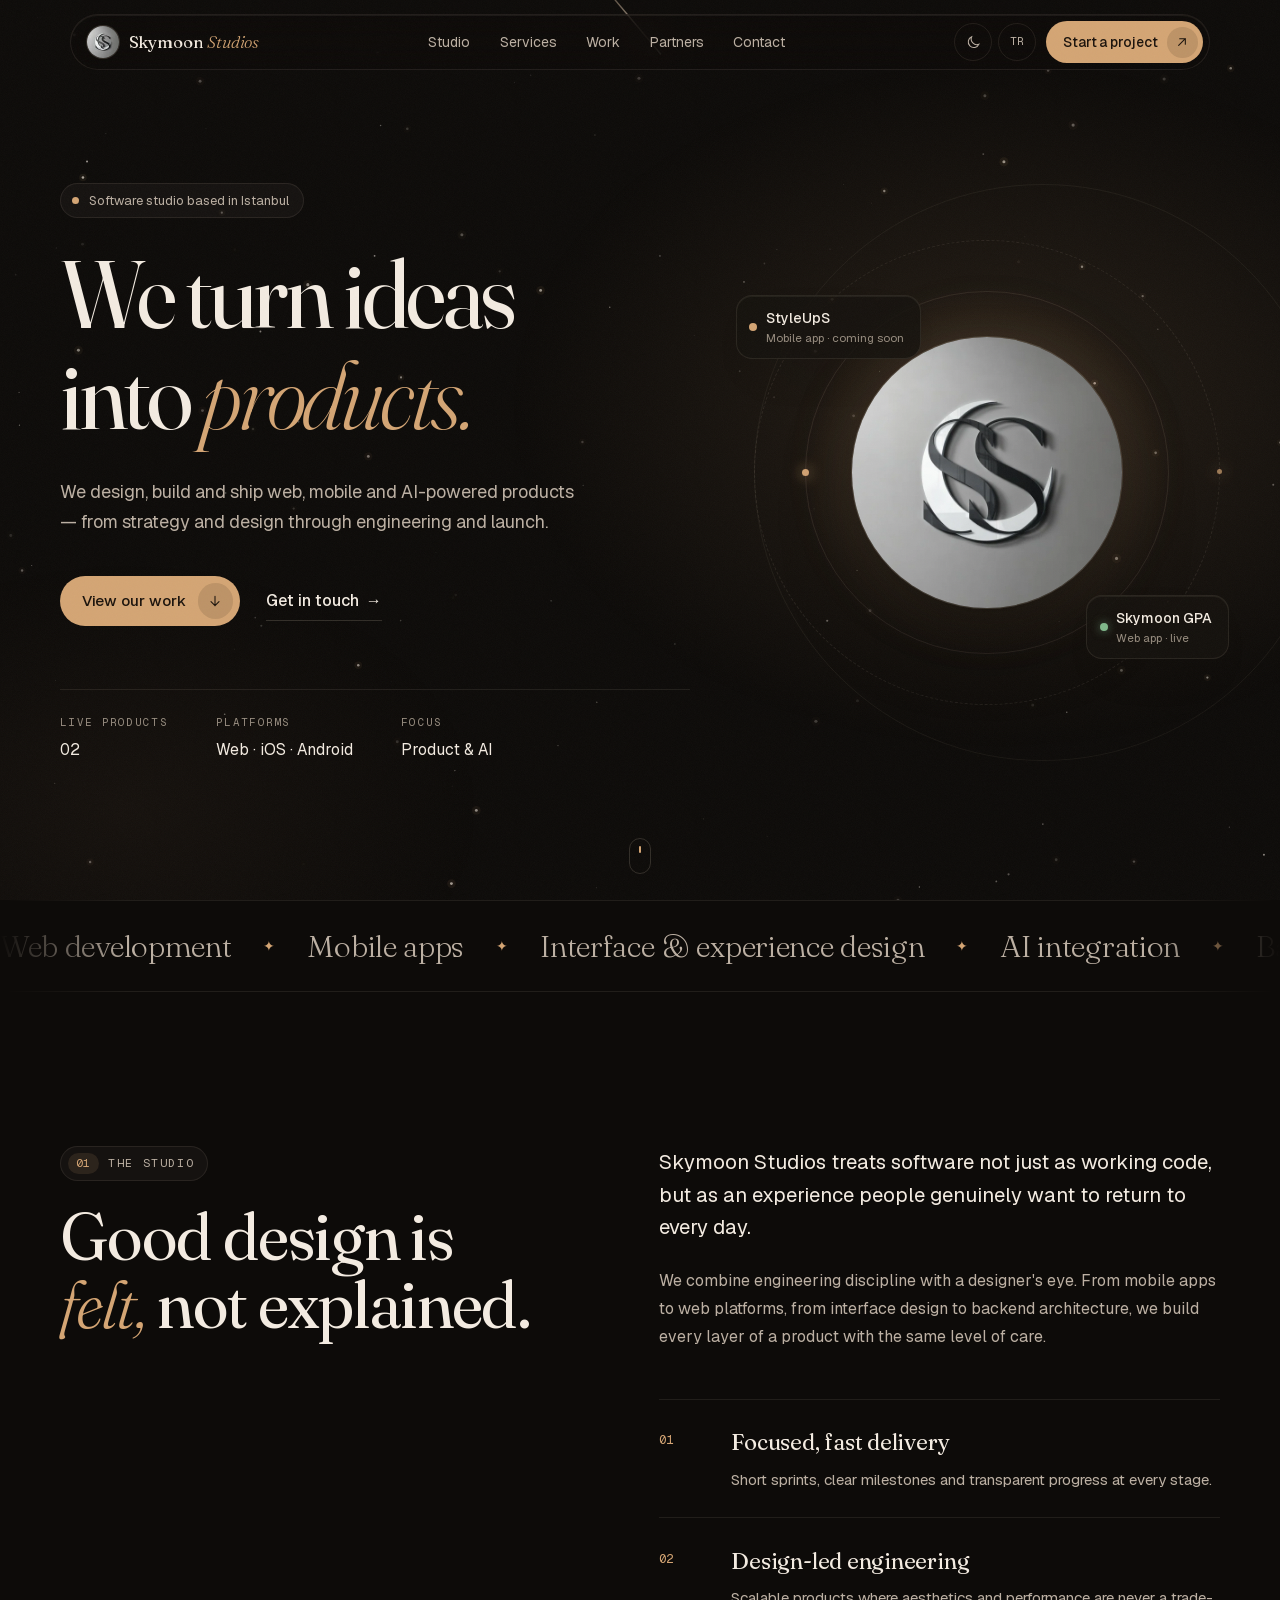
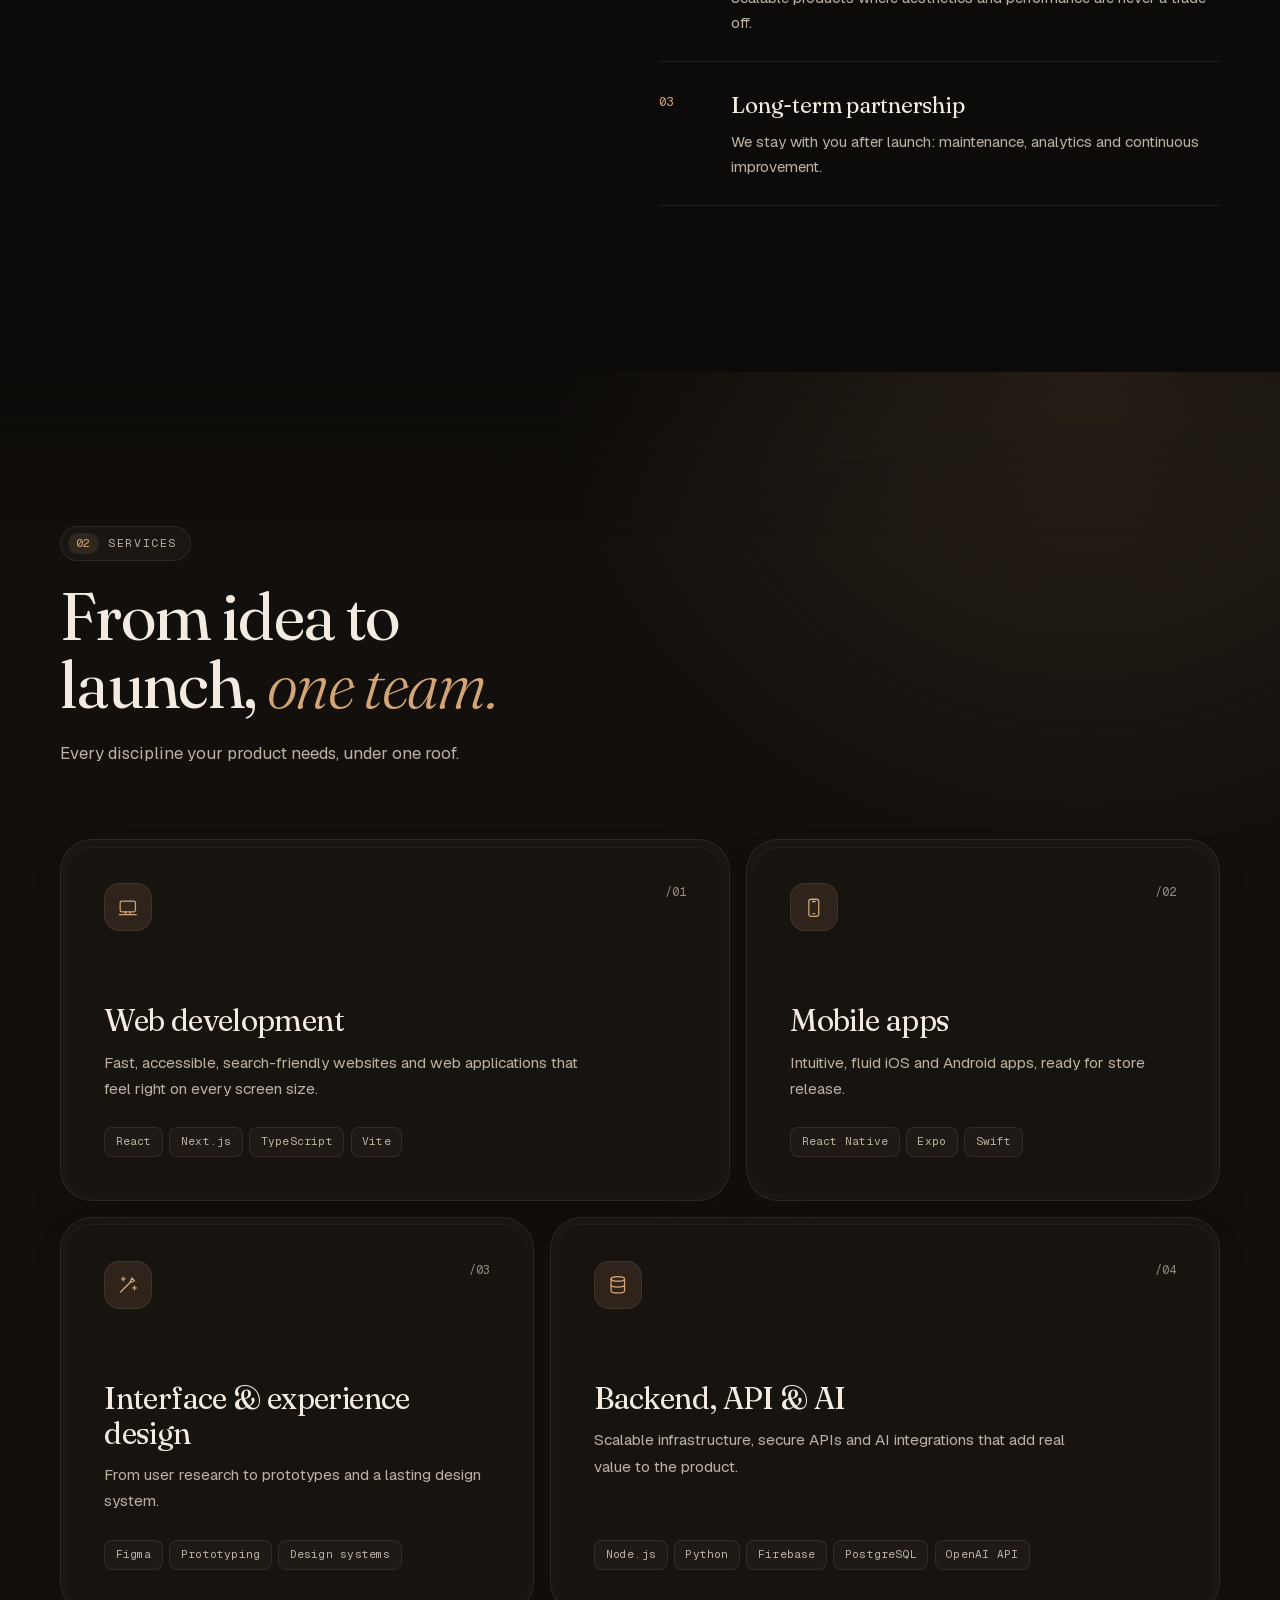
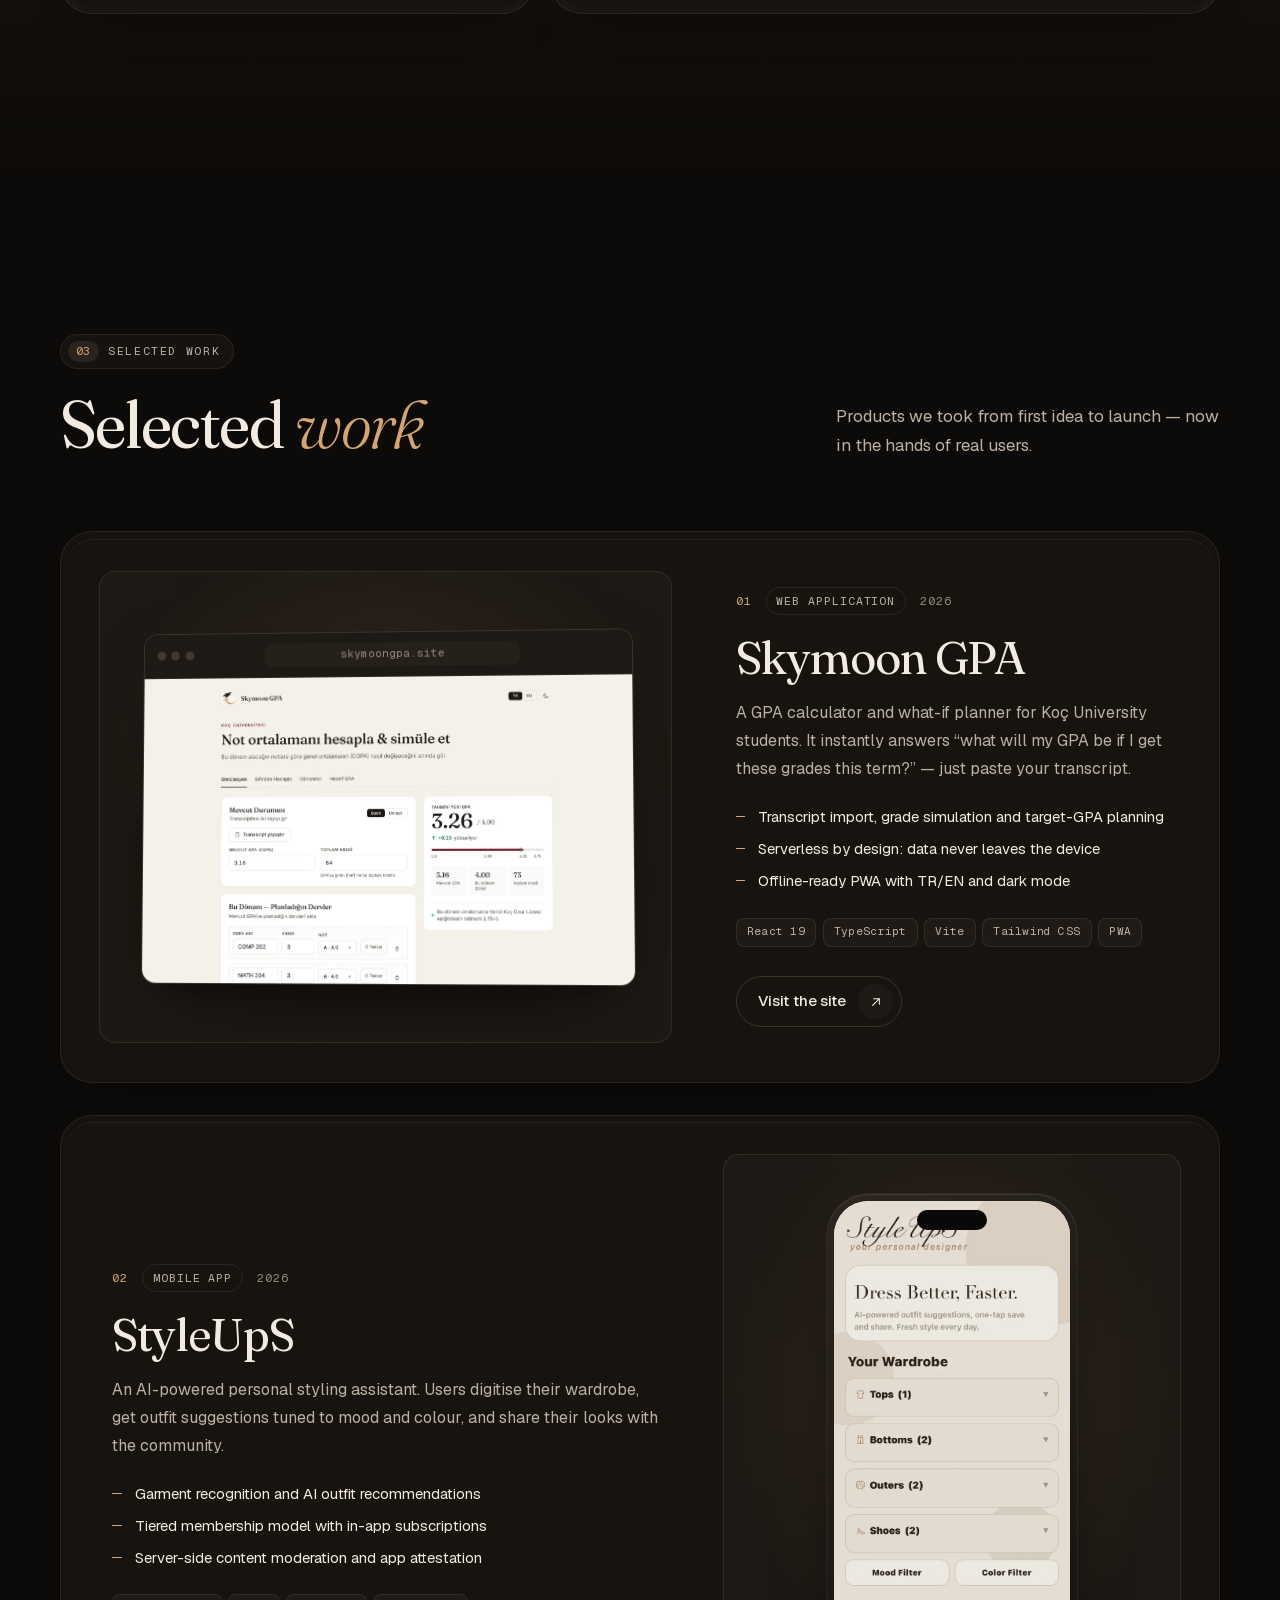
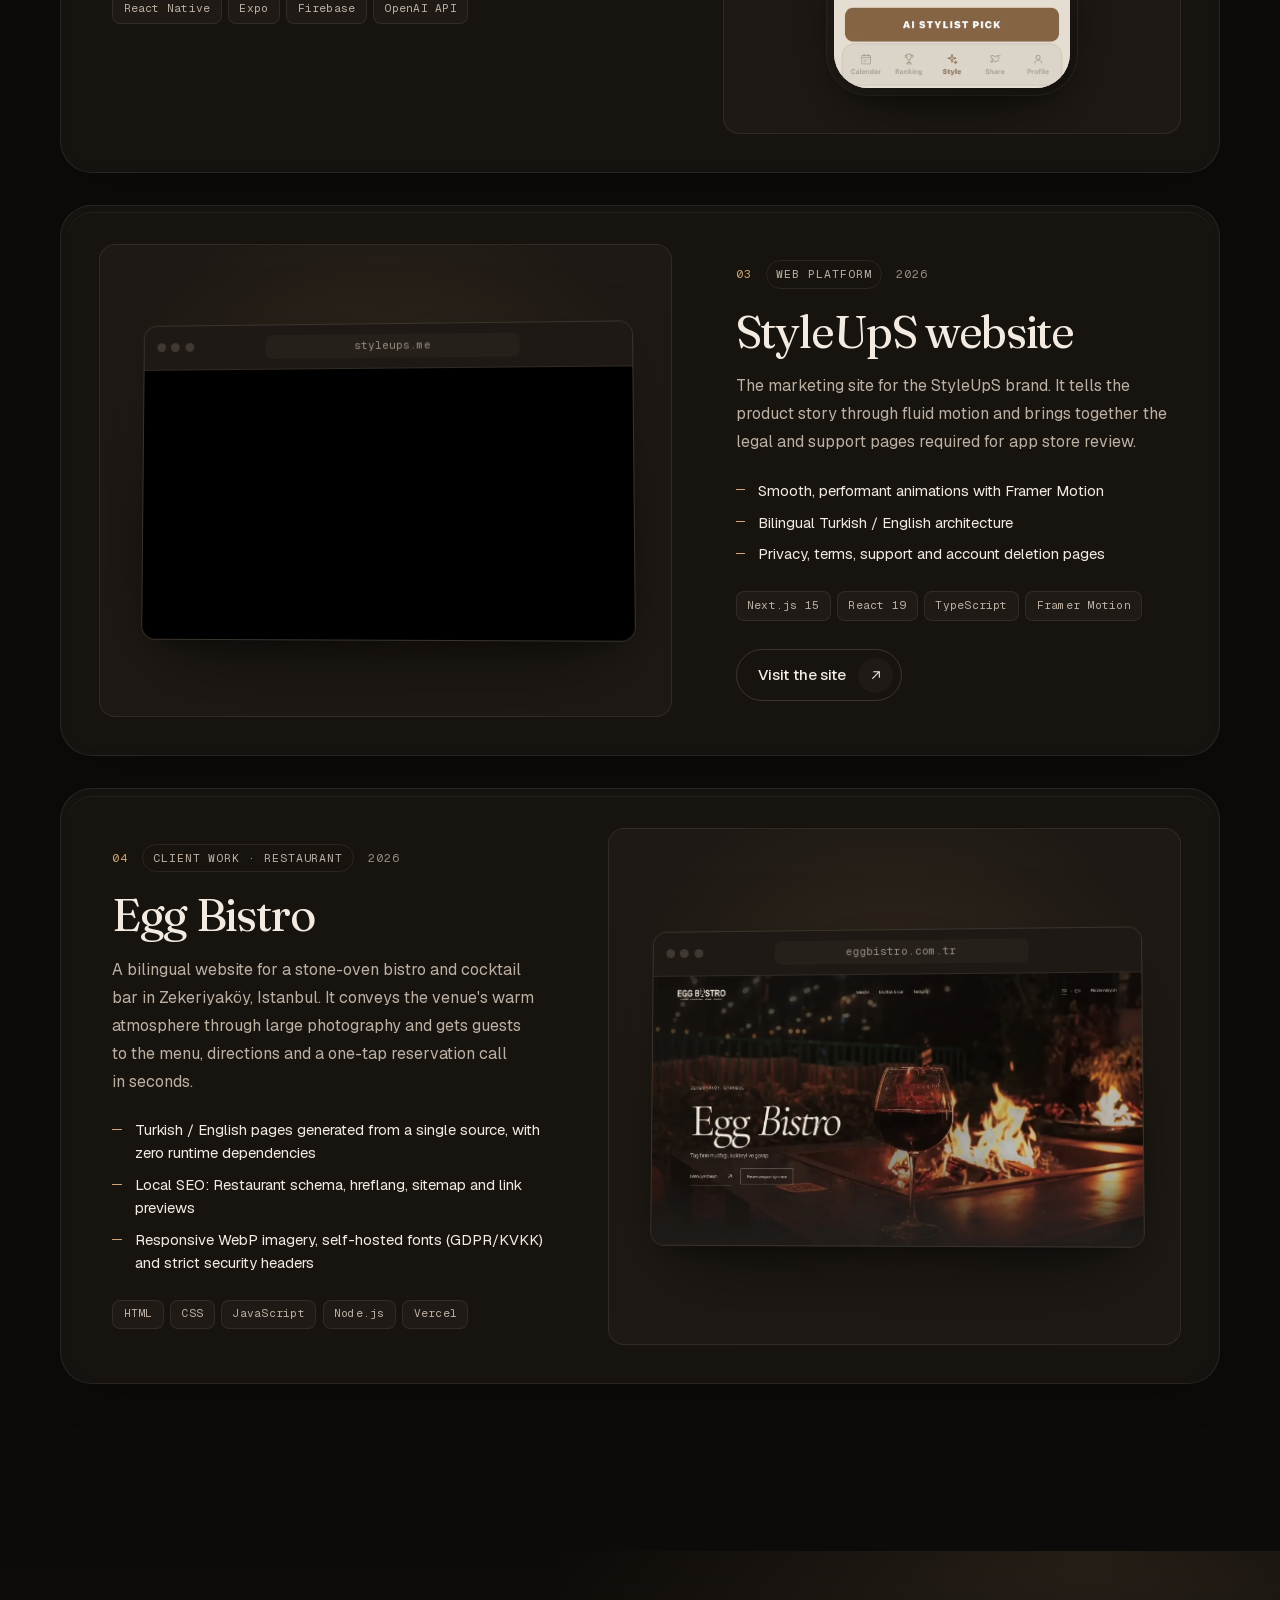
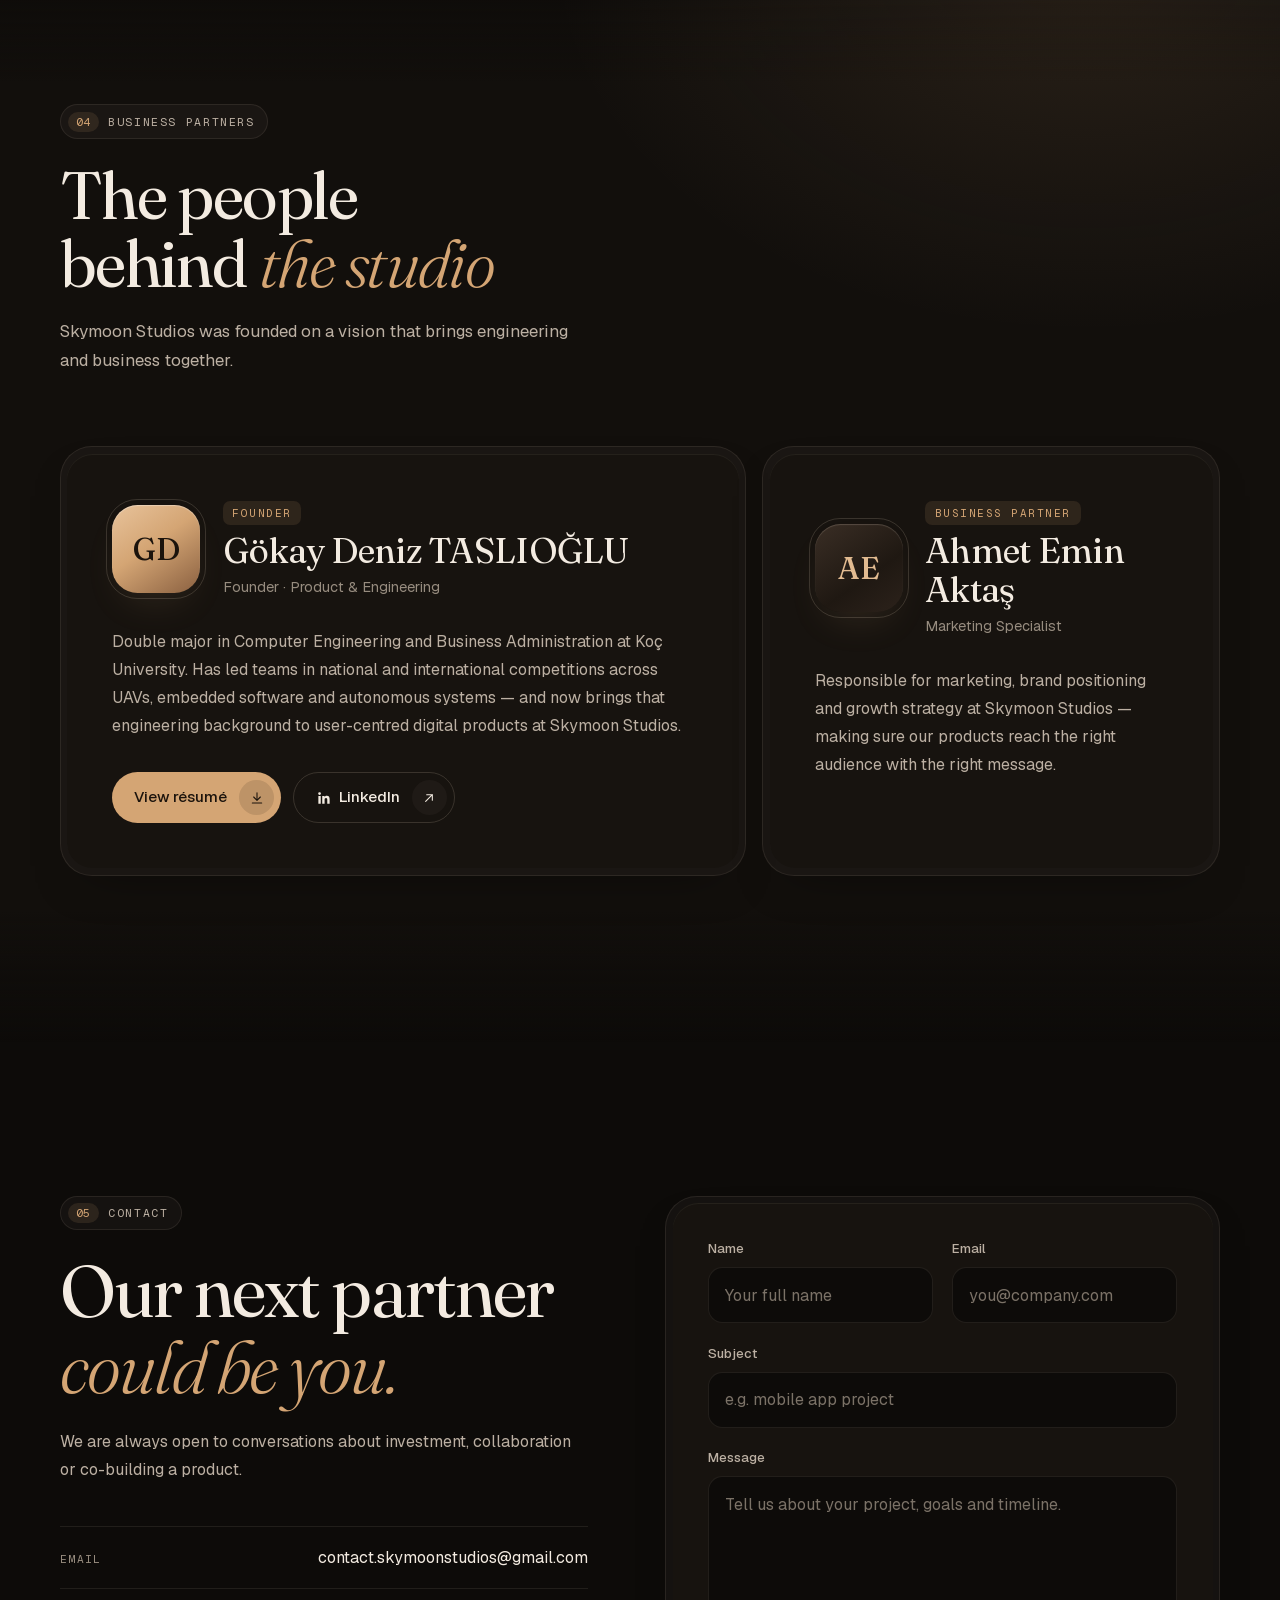
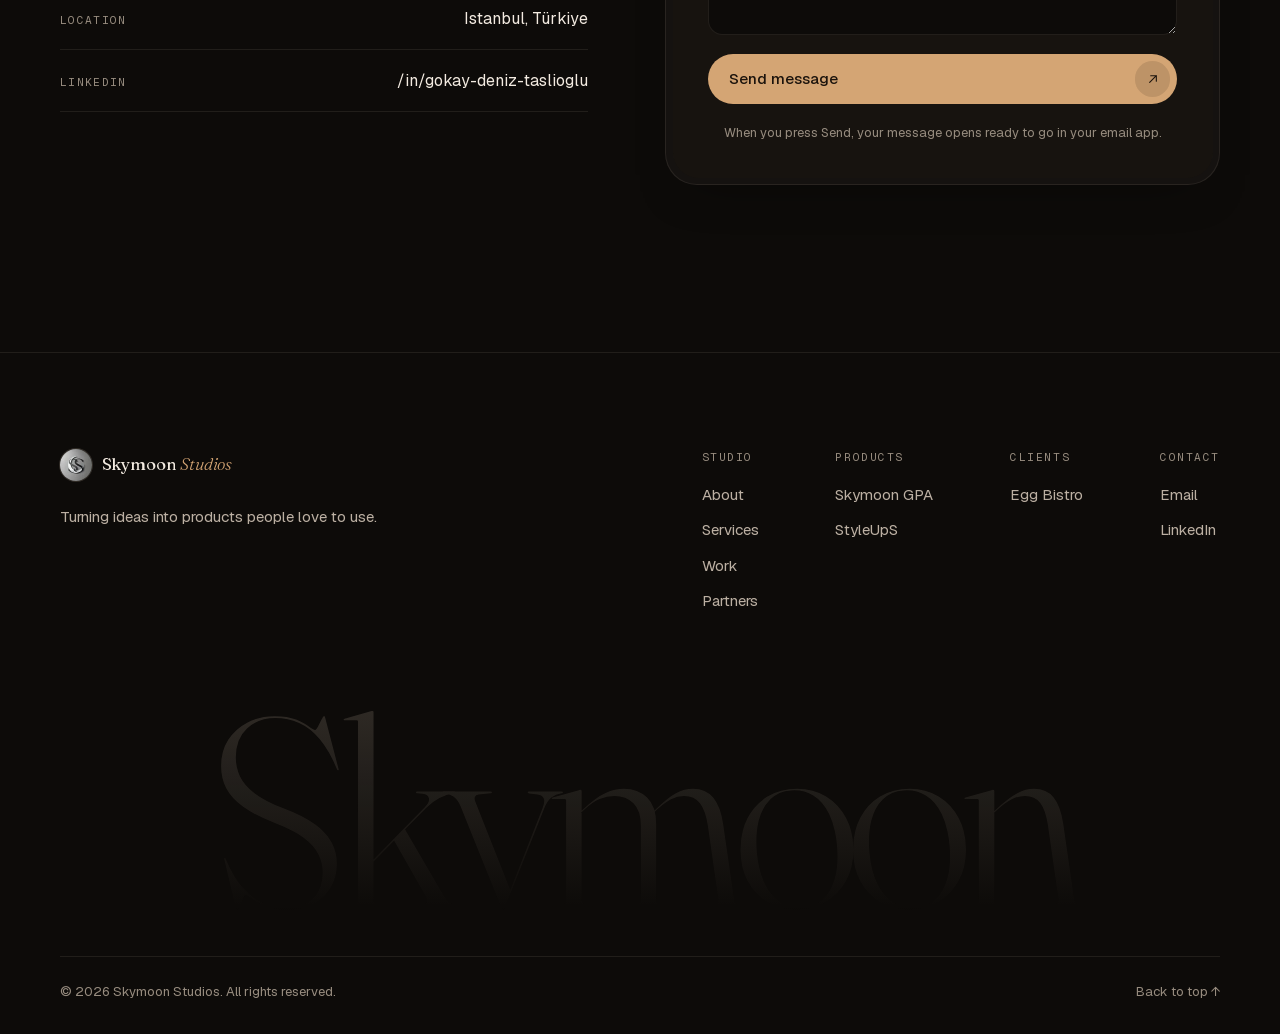
==== en/index.html @ 6830259c "eggbistrowebsite" ====
<!DOCTYPE html>
<!-- Generated by build-en.mjs from index.html — do not edit by hand. -->
<html lang="en">
<head>
    <meta charset="UTF-8">
    <meta name="viewport" content="width=device-width, initial-scale=1.0, viewport-fit=cover">
    <!-- Translatable head: data-en / data-en-* hold the English values used by build-en.mjs -->
    <title>Skymoon Studios — Digital Product Studio</title>
    <meta name="description" content="Skymoon Studios is an Istanbul-based software studio that designs, builds and ships web, mobile and AI-powered products end to end.">
    <meta http-equiv="Content-Security-Policy" content="default-src 'self'; script-src 'self'; style-src 'self' 'unsafe-inline'; font-src 'self'; img-src 'self' data: https:; media-src 'self' data: blob:; connect-src 'self'; object-src 'none'; base-uri 'self'; form-action 'self' mailto:">
    <meta name="theme-color" content="#0d0b09">
    <link rel="canonical" href="https://www.skymoonstudios.com/en/">
    <link rel="alternate" hreflang="tr" href="https://www.skymoonstudios.com/">
    <link rel="alternate" hreflang="en" href="https://www.skymoonstudios.com/en/">
    <link rel="alternate" hreflang="x-default" href="https://www.skymoonstudios.com/">
    <link rel="icon" href="/favicon.ico" sizes="any">
    <link rel="icon" type="image/png" sizes="32x32" href="/favicon-32.png">
    <link rel="apple-touch-icon" href="/apple-touch-icon.png">
    <meta property="og:type" content="website">
    <meta property="og:url" content="https://www.skymoonstudios.com/en/">
    <meta property="og:site_name" content="Skymoon Studios">
    <meta property="og:locale" content="en_US">
    <meta property="og:locale:alternate" content="tr_TR">
    <meta property="og:title" content="Skymoon Studios — Digital Product Studio">
    <meta property="og:description" content="We design, build and ship web, mobile and AI-powered products end to end.">
    <meta property="og:image" content="https://www.skymoonstudios.com/og-image.jpg">
    <meta property="og:image:width" content="1200">
    <meta property="og:image:height" content="630">
    <meta property="og:image:alt" content="Skymoon Studios — We turn ideas into products.">
    <meta name="twitter:card" content="summary_large_image">
    <meta name="twitter:title" content="Skymoon Studios — Digital Product Studio">
    <meta name="twitter:description" content="We design, build and ship web, mobile and AI-powered products end to end.">
    <meta name="twitter:image" content="https://www.skymoonstudios.com/og-image.jpg">
    <script type="application/ld+json">
    {
        "@context": "https://schema.org",
        "@type": "Organization",
        "name": "Skymoon Studios",
        "url": "https://www.skymoonstudios.com/",
        "logo": "https://www.skymoonstudios.com/apple-touch-icon.png",
        "email": "contact.skymoonstudios@gmail.com",
        "address": { "@type": "PostalAddress", "addressLocality": "İstanbul", "addressCountry": "TR" },
        "founder": { "@type": "Person", "name": "Gökay Deniz TASLIOĞLU", "sameAs": "https://www.linkedin.com/in/gokay-deniz-taslioglu/" }
    }
    </script>
    <script src="/boot.js?v=2026-09-29n"></script>
    <link rel="preload" href="/fonts/fraunces-normal-latin.woff2" as="font" type="font/woff2" crossorigin>
    <link rel="preload" href="/fonts/geist-normal-latin.woff2" as="font" type="font/woff2" crossorigin>
    <link rel="stylesheet" href="/fonts/fonts.css?v=1">
    <link rel="stylesheet" href="/styles.css?v=2026-09-29n">
</head>
<body>
    <a class="skip-link" href="#main">Skip to content</a>

    <div class="cursor-aura" aria-hidden="true"></div>
    <canvas id="starfield" aria-hidden="true"></canvas>
    <div class="grain" aria-hidden="true"></div>

    <!-- Preloader (first visit per session only) -->
    <div class="preloader" aria-hidden="true">
        <div class="pre-inner">
            <div class="pre-ring">
                <img src="/assets/logo-128.webp" alt="" class="pre-logo" width="58" height="58">
                <svg viewBox="0 0 100 100"><circle cx="50" cy="50" r="46"/></svg>
            </div>
            <div class="pre-word">Skymoon <em>Studios</em></div>
        </div>
    </div>

    <!-- ─── NAV ─── -->
    <header class="nav" id="nav">
        <div class="nav-island">
            <a href="#hero" class="brand" aria-label="Skymoon Studios — home">
                <img src="/assets/logo-64.webp" alt="" class="brand-logo" width="32" height="32">
                <span class="brand-word">Skymoon <em>Studios</em></span>
            </a>
            <nav class="nav-links" aria-label="Main menu">
                <a href="#about" class="nav-link">Studio</a>
                <a href="#services" class="nav-link">Services</a>
                <a href="#work" class="nav-link">Work</a>
                <a href="#partners" class="nav-link">Partners</a>
                <a href="#contact" class="nav-link">Contact</a>
            </nav>
            <div class="nav-actions">
                <button class="icon-btn" id="themeToggle" type="button" aria-label="Toggle theme">
                    <svg class="i-sun" viewBox="0 0 24 24" aria-hidden="true"><circle cx="12" cy="12" r="4"/><path d="M12 2.5v2M12 19.5v2M4.6 4.6l1.4 1.4M18 18l1.4 1.4M2.5 12h2M19.5 12h2M4.6 19.4 6 18M18 6l1.4-1.4"/></svg>
                    <svg class="i-moon" viewBox="0 0 24 24" aria-hidden="true"><path d="M20 14.5A8 8 0 0 1 9.5 4a8 8 0 1 0 10.5 10.5Z"/></svg>
                </button>
                <a class="icon-btn lang-btn" id="langToggle" href="/" hreflang="tr" aria-label="Türkçeye geç">TR</a>
                <a href="#contact" class="btn btn--primary btn--sm nav-cta">
                    <span>Start a project</span>
                    <span class="btn-ico" aria-hidden="true"><svg viewBox="0 0 24 24"><path d="M7 17 17 7M8.5 7H17v8.5"/></svg></span>
                </a>
                <button class="burger" id="burger" type="button" aria-label="Open menu" aria-expanded="false" aria-controls="drawer"><span></span><span></span></button>
            </div>
        </div>
    </header>

    <!-- Mobile drawer -->
    <div class="drawer" id="drawer" aria-hidden="true">
        <nav class="drawer-links" aria-label="Mobile menu">
            <a href="#about" class="drawer-link"><span class="dl-num">01</span><span>Studio</span></a>
            <a href="#services" class="drawer-link"><span class="dl-num">02</span><span>Services</span></a>
            <a href="#work" class="drawer-link"><span class="dl-num">03</span><span>Work</span></a>
            <a href="#partners" class="drawer-link"><span class="dl-num">04</span><span>Partners</span></a>
            <a href="#contact" class="drawer-link"><span class="dl-num">05</span><span>Contact</span></a>
        </nav>
        <a href="mailto:contact.skymoonstudios@gmail.com" class="drawer-mail">contact.skymoonstudios@gmail.com</a>
    </div>

    <main id="main" tabindex="-1">

    <!-- ═══════════════ HERO ═══════════════ -->
    <section class="hero" id="hero">
        <div class="container hero-grid">
            <div class="hero-copy">
                <span class="badge hero-in" style="--d:0"><span class="badge-dot"></span><span>Software studio based in Istanbul</span></span>
                <h1 class="hero-title">
                    <span class="line"><span class="word" style="--d:1">We turn ideas</span></span>
                    <span class="line"><span class="word" style="--d:2">into <em>products.</em></span></span>
                </h1>
                <p class="hero-lead hero-in" style="--d:3">We design, build and ship web, mobile and AI-powered products — from strategy and design through engineering and launch.</p>
                <div class="hero-actions hero-in" style="--d:4">
                    <a href="#work" class="btn btn--primary">
                        <span>View our work</span>
                        <span class="btn-ico" aria-hidden="true"><svg viewBox="0 0 24 24"><path d="M12 5v14M6 13l6 6 6-6"/></svg></span>
                    </a>
                    <a href="#contact" class="link-arrow">Get in touch <span aria-hidden="true">→</span></a>
                </div>
                <dl class="hero-meta hero-in" style="--d:5">
                    <div><dt>Live products</dt><dd>02</dd></div>
                    <div><dt>Platforms</dt><dd>Web · iOS · Android</dd></div>
                    <div><dt>Focus</dt><dd>Product & AI</dd></div>
                </dl>
            </div>

            <div class="hero-visual hero-in" style="--d:3" aria-hidden="true">
                <div class="orbit orbit-1"><span class="orbit-dot"></span></div>
                <div class="orbit orbit-2"><span class="orbit-dot"></span></div>
                <div class="orbit orbit-3"></div>
                <div class="moon">
                    <div class="moon-glow"></div>
                    <img src="/assets/logo-600.webp" alt="" class="moon-img" width="600" height="600" fetchpriority="high">
                </div>
                <div class="float-chip chip-a"><span class="chip-dot"></span>StyleUpS<small>Mobile app · coming soon</small></div>
                <div class="float-chip chip-b"><span class="chip-dot"></span>Skymoon GPA<small>Web app · live</small></div>
            </div>
        </div>
        <a href="#about" class="scroll-cue" aria-label="Scroll down"><span></span></a>
    </section>

    <!-- Capability marquee -->
    <div class="marquee" aria-hidden="true">
        <div class="mq-track">
            <span>Web development</span><i>✦</i>
            <span>Mobile apps</span><i>✦</i>
            <span>Interface & experience design</span><i>✦</i>
            <span>AI integration</span><i>✦</i>
            <span>Backend & API</span><i>✦</i>
            <span>Product strategy</span><i>✦</i>
            <span>Web development</span><i>✦</i>
            <span>Mobile apps</span><i>✦</i>
            <span>Interface & experience design</span><i>✦</i>
            <span>AI integration</span><i>✦</i>
            <span>Backend & API</span><i>✦</i>
            <span>Product strategy</span><i>✦</i>
        </div>
    </div>

    <!-- ═══════════════ ABOUT ═══════════════ -->
    <section class="section" id="about">
        <div class="container about-grid">
            <div class="about-head rv">
                <span class="eyebrow"><span class="ey-num">01</span><span>The studio</span></span>
                <h2 class="h2">Good design is <em>felt,</em> not explained.</h2>
            </div>
            <div class="about-body">
                <p class="lead rv">Skymoon Studios treats software not just as working code, but as an experience people genuinely want to return to every day.</p>
                <p class="body rv">We combine engineering discipline with a designer's eye. From mobile apps to web platforms, from interface design to backend architecture, we build every layer of a product with the same level of care.</p>
                <ol class="principles">
                    <li class="rv">
                        <span class="pr-num">01</span>
                        <div><h3>Focused, fast delivery</h3><p>Short sprints, clear milestones and transparent progress at every stage.</p></div>
                    </li>
                    <li class="rv">
                        <span class="pr-num">02</span>
                        <div><h3>Design-led engineering</h3><p>Scalable products where aesthetics and performance are never a trade-off.</p></div>
                    </li>
                    <li class="rv">
                        <span class="pr-num">03</span>
                        <div><h3>Long-term partnership</h3><p>We stay with you after launch: maintenance, analytics and continuous improvement.</p></div>
                    </li>
                </ol>
            </div>
        </div>
    </section>

    <!-- ═══════════════ SERVICES ═══════════════ -->
    <section class="section section--alt" id="services">
        <div class="container">
            <div class="sec-head rv">
                <span class="eyebrow"><span class="ey-num">02</span><span>Services</span></span>
                <h2 class="h2">From idea to launch, <em>one team.</em></h2>
                <p class="sec-sub">Every discipline your product needs, under one roof.</p>
            </div>
            <div class="bento">
                <article class="bezel tile tile--wide rv">
                    <div class="bezel-core tile-core">
                        <div class="tile-top">
                            <span class="tile-icon" aria-hidden="true"><svg viewBox="0 0 24 24"><rect x="3.5" y="4.5" width="17" height="12" rx="2"/><path d="M2.5 19.5h19M9.5 16.5v3M14.5 16.5v3"/></svg></span>
                            <span class="tile-idx">/01</span>
                        </div>
                        <h3>Web development</h3>
                        <p>Fast, accessible, search-friendly websites and web applications that feel right on every screen size.</p>
                        <ul class="tags"><li>React</li><li>Next.js</li><li>TypeScript</li><li>Vite</li></ul>
                    </div>
                </article>
                <article class="bezel tile rv">
                    <div class="bezel-core tile-core">
                        <div class="tile-top">
                            <span class="tile-icon" aria-hidden="true"><svg viewBox="0 0 24 24"><rect x="6.5" y="2.5" width="11" height="19" rx="2.5"/><path d="M10.5 5h3M11 18.5h2"/></svg></span>
                            <span class="tile-idx">/02</span>
                        </div>
                        <h3>Mobile apps</h3>
                        <p>Intuitive, fluid iOS and Android apps, ready for store release.</p>
                        <ul class="tags"><li>React Native</li><li>Expo</li><li>Swift</li></ul>
                    </div>
                </article>
                <article class="bezel tile rv">
                    <div class="bezel-core tile-core">
                        <div class="tile-top">
                            <span class="tile-icon" aria-hidden="true"><svg viewBox="0 0 24 24"><path d="M4 20 14.5 9.5M14.5 9.5l2-5 3 3-5 2Z"/><path d="M5 5.5h4M7 3.5v4M17.5 15.5h4M19.5 13.5v4"/></svg></span>
                            <span class="tile-idx">/03</span>
                        </div>
                        <h3>Interface & experience design</h3>
                        <p>From user research to prototypes and a lasting design system.</p>
                        <ul class="tags"><li>Figma</li><li>Prototyping</li><li>Design systems</li></ul>
                    </div>
                </article>
                <article class="bezel tile tile--wide rv">
                    <div class="bezel-core tile-core">
                        <div class="tile-top">
                            <span class="tile-icon" aria-hidden="true"><svg viewBox="0 0 24 24"><ellipse cx="12" cy="5.5" rx="7.5" ry="2.5"/><path d="M4.5 5.5v6.5c0 1.4 3.4 2.5 7.5 2.5s7.5-1.1 7.5-2.5V5.5M4.5 12v6.5c0 1.4 3.4 2.5 7.5 2.5s7.5-1.1 7.5-2.5V12"/></svg></span>
                            <span class="tile-idx">/04</span>
                        </div>
                        <h3>Backend, API & AI</h3>
                        <p>Scalable infrastructure, secure APIs and AI integrations that add real value to the product.</p>
                        <ul class="tags"><li>Node.js</li><li>Python</li><li>Firebase</li><li>PostgreSQL</li><li>OpenAI API</li></ul>
                    </div>
                </article>
            </div>
        </div>
    </section>

    <!-- ═══════════════ WORK ═══════════════ -->
    <section class="section" id="work">
        <div class="container">
            <div class="sec-head sec-head--split rv">
                <div>
                    <span class="eyebrow"><span class="ey-num">03</span><span>Selected work</span></span>
                    <h2 class="h2">Selected <em>work</em></h2>
                </div>
                <p class="sec-sub">Products we took from first idea to launch — now in the hands of real users.</p>
            </div>

            <!-- Project 01 — Skymoon GPA -->
            <article class="bezel project rv">
                <div class="bezel-core project-core">
                    <div class="project-visual">
                        <div class="pv-glow"></div>
                        <div class="browser">
                            <div class="browser-bar">
                                <span class="bb-dots"><i></i><i></i><i></i></span>
                                <span class="bb-url">skymoongpa.site</span>
                            </div>
                            <div class="browser-body browser-body--scroll">
                                <img src="/skymoongpa-screen.webp" alt="Skymoon GPA simulation screen: current GPA 3.16, projected GPA 3.26" loading="lazy" decoding="async" width="1600" height="1000">
                            </div>
                        </div>
                    </div>
                    <div class="project-info">
                        <div class="p-meta"><span class="p-num">01</span><span class="p-cat">Web application</span><span class="p-year">2026</span></div>
                        <h3 class="p-title">Skymoon GPA</h3>
                        <p class="p-desc">A GPA calculator and what-if planner for Koç University students. It instantly answers “what will my GPA be if I get these grades this term?” — just paste your transcript.</p>
                        <ul class="p-points">
                            <li>Transcript import, grade simulation and target-GPA planning</li>
                            <li>Serverless by design: data never leaves the device</li>
                            <li>Offline-ready PWA with TR/EN and dark mode</li>
                        </ul>
                        <ul class="tags"><li>React 19</li><li>TypeScript</li><li>Vite</li><li>Tailwind CSS</li><li>PWA</li></ul>
                        <a href="https://www.skymoongpa.site" class="btn btn--ghost" target="_blank" rel="noopener">
                            <span>Visit the site</span>
                            <span class="btn-ico" aria-hidden="true"><svg viewBox="0 0 24 24"><path d="M7 17 17 7M8.5 7H17v8.5"/></svg></span>
                        </a>
                    </div>
                </div>
            </article>

            <!-- Project 02 — StyleUpS App -->
            <article class="bezel project project--flip rv">
                <div class="bezel-core project-core">
                    <div class="project-visual">
                        <div class="pv-glow"></div>
                        <div class="phone">
                            <span class="phone-glare" aria-hidden="true"></span>
                            <div class="phone-screen">
                                <span class="phone-island"></span>
                                <img src="/styleups-app.webp" alt="StyleUpS app wardrobe screen with the AI Stylist pick" loading="lazy" decoding="async" width="600" height="1237">
                            </div>
                        </div>
                    </div>
                    <div class="project-info">
                        <div class="p-meta"><span class="p-num">02</span><span class="p-cat">Mobile app</span><span class="p-year">2026</span></div>
                        <h3 class="p-title">StyleUpS</h3>
                        <p class="p-desc">An AI-powered personal styling assistant. Users digitise their wardrobe, get outfit suggestions tuned to mood and colour, and share their looks with the community.</p>
                        <ul class="p-points">
                            <li>Garment recognition and AI outfit recommendations</li>
                            <li>Tiered membership model with in-app subscriptions</li>
                            <li>Server-side content moderation and app attestation</li>
                        </ul>
                        <ul class="tags"><li>React Native</li><li>Expo</li><li>Firebase</li><li>OpenAI API</li></ul>
                    </div>
                </div>
            </article>

            <!-- Project 03 — StyleUpS Website -->
            <article class="bezel project rv">
                <div class="bezel-core project-core">
                    <div class="project-visual">
                        <div class="pv-glow"></div>
                        <div class="browser">
                            <div class="browser-bar">
                                <span class="bb-dots"><i></i><i></i><i></i></span>
                                <span class="bb-url">styleups.me</span>
                            </div>
                            <div class="browser-body browser-body--video">
                                <video class="p-video" autoplay muted loop playsinline webkit-playsinline disablepictureinpicture disableremoteplayback preload="auto" aria-label="Walkthrough recording of the StyleUpS website">
                                    <source src="/styleupswebsitevideonew.mp4" type="video/mp4">
                                </video>
                            </div>
                        </div>
                    </div>
                    <div class="project-info">
                        <div class="p-meta"><span class="p-num">03</span><span class="p-cat">Web platform</span><span class="p-year">2026</span></div>
                        <h3 class="p-title">StyleUpS website</h3>
                        <p class="p-desc">The marketing site for the StyleUpS brand. It tells the product story through fluid motion and brings together the legal and support pages required for app store review.</p>
                        <ul class="p-points">
                            <li>Smooth, performant animations with Framer Motion</li>
                            <li>Bilingual Turkish / English architecture</li>
                            <li>Privacy, terms, support and account deletion pages</li>
                        </ul>
                        <ul class="tags"><li>Next.js 15</li><li>React 19</li><li>TypeScript</li><li>Framer Motion</li></ul>
                        <a href="https://styleups.me" class="btn btn--ghost" target="_blank" rel="noopener">
                            <span>Visit the site</span>
                            <span class="btn-ico" aria-hidden="true"><svg viewBox="0 0 24 24"><path d="M7 17 17 7M8.5 7H17v8.5"/></svg></span>
                        </a>
                    </div>
                </div>
            </article>

            <!-- Project 04 — Egg Bistro -->
            <article class="bezel project project--flip project--wide-visual rv">
                <div class="bezel-core project-core">
                    <div class="project-visual">
                        <div class="pv-glow"></div>
                        <div class="browser">
                            <div class="browser-bar">
                                <span class="bb-dots"><i></i><i></i><i></i></span>
                                <span class="bb-url">eggbistro.com.tr</span>
                            </div>
                            <div class="browser-body browser-body--scroll browser-body--dark">
                                <img src="/eggbistro-screen.webp" alt="Egg Bistro home page: the Egg Bistro title over a photo of the fireside garden" loading="lazy" decoding="async" width="1600" height="1000">
                            </div>
                        </div>
                    </div>
                    <div class="project-info">
                        <div class="p-meta"><span class="p-num">04</span><span class="p-cat">Client work · Restaurant</span><span class="p-year">2026</span></div>
                        <h3 class="p-title">Egg Bistro</h3>
                        <p class="p-desc">A bilingual website for a stone-oven bistro and cocktail bar in Zekeriyaköy, Istanbul. It conveys the venue's warm atmosphere through large photography and gets guests to the menu, directions and a one-tap reservation call in seconds.</p>
                        <ul class="p-points">
                            <li>Turkish / English pages generated from a single source, with zero runtime dependencies</li>
                            <li>Local SEO: Restaurant schema, hreflang, sitemap and link previews</li>
                            <li>Responsive WebP imagery, self-hosted fonts (GDPR/KVKK) and strict security headers</li>
                        </ul>
                        <ul class="tags"><li>HTML</li><li>CSS</li><li>JavaScript</li><li>Node.js</li><li>Vercel</li></ul>
                    </div>
                </div>
            </article>
        </div>
    </section>

    <!-- ═══════════════ PARTNERS ═══════════════ -->
    <section class="section section--alt" id="partners">
        <div class="container">
            <div class="sec-head rv">
                <span class="eyebrow"><span class="ey-num">04</span><span lang="en">Business Partners</span></span>
                <h2 class="h2">The people behind <em>the studio</em></h2>
                <p class="sec-sub">Skymoon Studios was founded on a vision that brings engineering and business together.</p>
            </div>

            <div class="partners-grid">
                <article class="bezel founder rv">
                    <div class="bezel-core founder-core">
                        <div class="founder-main">
                        <div class="founder-id">
                            <div class="monogram" aria-hidden="true"><span>GD</span><span class="mono-ring"></span></div>
                            <div>
                                <span class="role-tag" lang="en">Founder</span>
                                <h3 class="founder-name">Gökay Deniz TASLIOĞLU</h3>
                                <p class="founder-sub">Founder · Product & Engineering</p>
                            </div>
                        </div>
                        <p class="founder-bio">Double major in Computer Engineering and Business Administration at Koç University. Has led teams in national and international competitions across UAVs, embedded software and autonomous systems — and now brings that engineering background to user-centred digital products at Skymoon Studios.</p>
                        <div class="founder-actions">
                            <a href="/Gokay-Deniz-Taslioglu-CV.pdf" class="btn btn--primary" target="_blank" rel="noopener">
                                <span>View résumé</span>
                                <span class="btn-ico" aria-hidden="true"><svg viewBox="0 0 24 24"><path d="M12 4v11M7 10.5l5 5 5-5M5 19.5h14"/></svg></span>
                            </a>
                            <a href="https://www.linkedin.com/in/gokay-deniz-taslioglu/" class="btn btn--ghost" target="_blank" rel="noopener">
                                <svg class="btn-lead" viewBox="0 0 24 24" aria-hidden="true"><path fill="currentColor" stroke="none" d="M20.45 20.45h-3.56v-5.57c0-1.33-.02-3.04-1.85-3.04-1.85 0-2.14 1.45-2.14 2.94v5.67H9.35V9h3.41v1.56h.05c.48-.9 1.64-1.85 3.37-1.85 3.6 0 4.27 2.37 4.27 5.46v6.28ZM5.34 7.43a2.06 2.06 0 1 1 0-4.13 2.06 2.06 0 0 1 0 4.13ZM7.12 20.45H3.56V9h3.56v11.45Z"/></svg>
                                <span>LinkedIn</span>
                                <span class="btn-ico" aria-hidden="true"><svg viewBox="0 0 24 24"><path d="M7 17 17 7M8.5 7H17v8.5"/></svg></span>
                            </a>
                        </div>
                        </div>
                    </div>
                </article>
                <article class="bezel founder rv">
                    <div class="bezel-core founder-core">
                        <div class="founder-main">
                        <div class="founder-id">
                            <div class="monogram monogram--alt" aria-hidden="true"><span>AE</span><span class="mono-ring"></span></div>
                            <div>
                                <span class="role-tag" lang="en">Business Partner</span>
                                <h3 class="founder-name">Ahmet Emin Aktaş</h3>
                                <p class="founder-sub">Marketing Specialist</p>
                            </div>
                        </div>
                        <p class="founder-bio">Responsible for marketing, brand positioning and growth strategy at Skymoon Studios — making sure our products reach the right audience with the right message.</p>
                        </div>
                    </div>
                </article>
            </div>
        </div>
    </section>

    <!-- ═══════════════ CONTACT ═══════════════ -->
    <section class="section" id="contact">
        <div class="container contact-grid">
            <div class="contact-copy rv">
                <span class="eyebrow"><span class="ey-num">05</span><span>Contact</span></span>
                <h2 class="h2 h2--xl">Our next partner <em>could be you.</em></h2>
                <p class="body">We are always open to conversations about investment, collaboration or co-building a product.</p>
                <ul class="contact-list">
                    <li>
                        <span class="cl-label">Email</span>
                        <a href="mailto:contact.skymoonstudios@gmail.com" class="cl-value">contact.skymoonstudios@gmail.com</a>
                    </li>
                    <li>
                        <span class="cl-label">Location</span>
                        <span class="cl-value">Istanbul, Türkiye</span>
                    </li>
                    <li>
                        <span class="cl-label" lang="en">LinkedIn</span>
                        <a href="https://www.linkedin.com/in/gokay-deniz-taslioglu/" class="cl-value" target="_blank" rel="noopener">/in/gokay-deniz-taslioglu</a>
                    </li>
                </ul>
            </div>

            <div class="bezel form-bezel rv">
                <form class="bezel-core form-core" id="contactForm" novalidate>
                    <div class="form-duo">
                        <div class="field">
                            <label for="f-name">Name</label>
                            <input id="f-name" name="name" type="text" autocomplete="name" required placeholder="Your full name">
                            <small class="field-err">Please enter your name.</small>
                        </div>
                        <div class="field">
                            <label for="f-email">Email</label>
                            <input id="f-email" name="email" type="email" autocomplete="email" required placeholder="you@company.com">
                            <small class="field-err">Enter a valid email address.</small>
                        </div>
                    </div>
                    <div class="field">
                        <label for="f-subject">Subject</label>
                        <input id="f-subject" name="subject" type="text" required placeholder="e.g. mobile app project">
                        <small class="field-err">Please add a subject.</small>
                    </div>
                    <div class="field">
                        <label for="f-msg">Message</label>
                        <textarea id="f-msg" name="message" rows="5" required placeholder="Tell us about your project, goals and timeline."></textarea>
                        <small class="field-err">Please write a short message.</small>
                    </div>
                    <button type="submit" class="btn btn--primary btn--block">
                        <span class="btn-label">Send message</span>
                        <span class="btn-ico" aria-hidden="true"><svg viewBox="0 0 24 24"><path d="M7 17 17 7M8.5 7H17v8.5"/></svg></span>
                    </button>
                    <p class="form-note" role="status" aria-live="polite">When you press Send, your message opens ready to go in your email app.</p>
                </form>
            </div>
        </div>
    </section>

    </main>

    <!-- ═══════════════ FOOTER ═══════════════ -->
    <footer class="footer">
        <div class="container">
            <div class="footer-top">
                <div class="footer-brand">
                    <a href="#hero" class="brand"><img src="/assets/logo-64.webp" alt="" class="brand-logo" width="32" height="32"><span class="brand-word">Skymoon <em>Studios</em></span></a>
                    <p>Turning ideas into products people love to use.</p>
                </div>
                <div class="footer-cols">
                    <div class="f-col">
                        <h4>Studio</h4>
                        <a href="#about">About</a>
                        <a href="#services">Services</a>
                        <a href="#work">Work</a>
                        <a href="#partners">Partners</a>
                    </div>
                    <div class="f-col">
                        <h4>Products</h4>
                        <a href="https://www.skymoongpa.site" target="_blank" rel="noopener">Skymoon GPA</a>
                        <a href="https://styleups.me" target="_blank" rel="noopener">StyleUpS</a>
                    </div>
                    <div class="f-col">
                        <h4>Clients</h4>
                        <a href="https://www.instagram.com/eggbistroo/" target="_blank" rel="noopener">Egg Bistro</a>
                    </div>
                    <div class="f-col">
                        <h4>Contact</h4>
                        <a href="mailto:contact.skymoonstudios@gmail.com">Email</a>
                        <a href="https://www.linkedin.com/in/gokay-deniz-taslioglu/" target="_blank" rel="noopener">LinkedIn</a>
                    </div>
                </div>
            </div>
            <div class="footer-mark" aria-hidden="true">Skymoon</div>
            <div class="footer-bottom">
                <span>© 2026 Skymoon Studios. All rights reserved.</span>
                <a href="#hero" class="to-top">Back to top ↑</a>
            </div>
        </div>
    </footer>

    <script src="/vendor/lenis.min.js?v=1.1.18"></script>
    <script src="/script.js?v=2026-09-29n"></script>
</body>
</html>
---- fonts/fonts.css ----
/* Self-hosted Google Fonts (Fraunces, Geist, Geist Mono) — latin + latin-ext only.
   Served from our own origin so no visitor IP reaches Google (KVKK/GDPR). */

/* latin-ext */
@font-face {
  font-family: 'Fraunces';
  font-style: italic;
  font-weight: 300 600;
  font-display: swap;
  src: url(/fonts/fraunces-italic-latin-ext.woff2) format('woff2');
  unicode-range: U+0100-02BA, U+02BD-02C5, U+02C7-02CC, U+02CE-02D7, U+02DD-02FF, U+0304, U+0308, U+0329, U+1D00-1DBF, U+1E00-1E9F, U+1EF2-1EFF, U+2020, U+20A0-20AB, U+20AD-20C0, U+2113, U+2C60-2C7F, U+A720-A7FF;
}

/* latin */
@font-face {
  font-family: 'Fraunces';
  font-style: italic;
  font-weight: 300 600;
  font-display: swap;
  src: url(/fonts/fraunces-italic-latin.woff2) format('woff2');
  unicode-range: U+0000-00FF, U+0131, U+0152-0153, U+02BB-02BC, U+02C6, U+02DA, U+02DC, U+0304, U+0308, U+0329, U+2000-206F, U+20AC, U+2122, U+2191, U+2193, U+2212, U+2215, U+FEFF, U+FFFD;
}

/* latin-ext */
@font-face {
  font-family: 'Fraunces';
  font-style: normal;
  font-weight: 300 700;
  font-display: swap;
  src: url(/fonts/fraunces-normal-latin-ext.woff2) format('woff2');
  unicode-range: U+0100-02BA, U+02BD-02C5, U+02C7-02CC, U+02CE-02D7, U+02DD-02FF, U+0304, U+0308, U+0329, U+1D00-1DBF, U+1E00-1E9F, U+1EF2-1EFF, U+2020, U+20A0-20AB, U+20AD-20C0, U+2113, U+2C60-2C7F, U+A720-A7FF;
}

/* latin */
@font-face {
  font-family: 'Fraunces';
  font-style: normal;
  font-weight: 300 700;
  font-display: swap;
  src: url(/fonts/fraunces-normal-latin.woff2) format('woff2');
  unicode-range: U+0000-00FF, U+0131, U+0152-0153, U+02BB-02BC, U+02C6, U+02DA, U+02DC, U+0304, U+0308, U+0329, U+2000-206F, U+20AC, U+2122, U+2191, U+2193, U+2212, U+2215, U+FEFF, U+FFFD;
}

/* latin-ext */
@font-face {
  font-family: 'Geist';
  font-style: normal;
  font-weight: 300 700;
  font-display: swap;
  src: url(/fonts/geist-normal-latin-ext.woff2) format('woff2');
  unicode-range: U+0100-02BA, U+02BD-02C5, U+02C7-02CC, U+02CE-02D7, U+02DD-02FF, U+0304, U+0308, U+0329, U+1D00-1DBF, U+1E00-1E9F, U+1EF2-1EFF, U+2020, U+20A0-20AB, U+20AD-20C0, U+2113, U+2C60-2C7F, U+A720-A7FF;
}

/* latin */
@font-face {
  font-family: 'Geist';
  font-style: normal;
  font-weight: 300 700;
  font-display: swap;
  src: url(/fonts/geist-normal-latin.woff2) format('woff2');
  unicode-range: U+0000-00FF, U+0131, U+0152-0153, U+02BB-02BC, U+02C6, U+02DA, U+02DC, U+0304, U+0308, U+0329, U+2000-206F, U+20AC, U+2122, U+2191, U+2193, U+2212, U+2215, U+FEFF, U+FFFD;
}

/* latin-ext */
@font-face {
  font-family: 'Geist Mono';
  font-style: normal;
  font-weight: 400;
  font-display: swap;
  src: url(/fonts/geist-mono-normal-latin-ext.woff2) format('woff2');
  unicode-range: U+0100-02BA, U+02BD-02C5, U+02C7-02CC, U+02CE-02D7, U+02DD-02FF, U+0304, U+0308, U+0329, U+1D00-1DBF, U+1E00-1E9F, U+1EF2-1EFF, U+2020, U+20A0-20AB, U+20AD-20C0, U+2113, U+2C60-2C7F, U+A720-A7FF;
}

/* latin */
@font-face {
  font-family: 'Geist Mono';
  font-style: normal;
  font-weight: 400;
  font-display: swap;
  src: url(/fonts/geist-mono-normal-latin.woff2) format('woff2');
  unicode-range: U+0000-00FF, U+0131, U+0152-0153, U+02BB-02BC, U+02C6, U+02DA, U+02DC, U+0304, U+0308, U+0329, U+2000-206F, U+20AC, U+2122, U+2191, U+2193, U+2212, U+2215, U+FEFF, U+FFFD;
}

/* latin-ext */
@font-face {
  font-family: 'Geist Mono';
  font-style: normal;
  font-weight: 500;
  font-display: swap;
  src: url(/fonts/geist-mono-normal-latin-ext.woff2) format('woff2');
  unicode-range: U+0100-02BA, U+02BD-02C5, U+02C7-02CC, U+02CE-02D7, U+02DD-02FF, U+0304, U+0308, U+0329, U+1D00-1DBF, U+1E00-1E9F, U+1EF2-1EFF, U+2020, U+20A0-20AB, U+20AD-20C0, U+2113, U+2C60-2C7F, U+A720-A7FF;
}

/* latin */
@font-face {
  font-family: 'Geist Mono';
  font-style: normal;
  font-weight: 500;
  font-display: swap;
  src: url(/fonts/geist-mono-normal-latin.woff2) format('woff2');
  unicode-range: U+0000-00FF, U+0131, U+0152-0153, U+02BB-02BC, U+02C6, U+02DA, U+02DC, U+0304, U+0308, U+0329, U+2000-206F, U+20AC, U+2122, U+2191, U+2193, U+2212, U+2215, U+FEFF, U+FFFD;
}
---- styles.css ----
/* =============================================
   SKYMOON STUDIOS — Night-sky editorial theme
   ============================================= */

/* ── Tokens ── */
:root {
    --bg: #0d0b09;
    --bg-alt: #120f0c;
    --surface: #17130f;
    --surface-2: #1e1914;
    --shell: rgba(245, 230, 210, .035);
    --line: rgba(240, 222, 200, .09);
    --line-strong: rgba(240, 222, 200, .16);
    --highlight: rgba(255, 240, 220, .06);

    --text: #f3ebe1;
    --text-2: #bcb0a3;
    --text-3: #978c7f;

    --accent: #d4a574;
    --accent-2: #e2bb91;
    --accent-soft: rgba(212, 165, 116, .12);
    --accent-ink: #1b130c;
    --glow: rgba(212, 165, 116, .18);

    --shadow: 0 30px 80px -30px rgba(0, 0, 0, .7), 0 12px 30px -18px rgba(0, 0, 0, .6);
    --shadow-soft: 0 20px 50px -30px rgba(0, 0, 0, .55);

    --ff: 'Fraunces', Georgia, serif;
    --fb: 'Geist', -apple-system, BlinkMacSystemFont, 'Segoe UI', sans-serif;
    --fm: 'Geist Mono', ui-monospace, SFMono-Regular, Menlo, monospace;

    --r-xl: 2rem;
    --r-lg: 1.5rem;
    --pill: 999px;

    --ease: cubic-bezier(.32, .72, 0, 1);
    --spring: cubic-bezier(.34, 1.4, .64, 1);

    --z-canvas: 0;
    --z-content: 1;
    --z-drawer: 50;
    --z-nav: 60;
    --z-grain: 70;
    --z-cursor: 80;
    --z-preloader: 90;

    color-scheme: dark;
}

[data-theme="light"] {
    --bg: #f4efe8;
    --bg-alt: #ede6dc;
    --surface: #fbf8f3;
    --surface-2: #f3ece2;
    --shell: rgba(90, 60, 30, .04);
    --line: rgba(70, 45, 20, .1);
    --line-strong: rgba(70, 45, 20, .18);
    --highlight: rgba(255, 255, 255, .8);

    --text: #1e1712;
    --text-2: #54493f;
    --text-3: #6e645a;

    --accent: #86592f;
    --accent-2: #6f4826;
    --accent-soft: rgba(134, 89, 47, .1);
    --accent-ink: #fbf6ef;
    --glow: rgba(176, 126, 85, .2);

    --shadow: 0 30px 70px -35px rgba(90, 60, 30, .35), 0 10px 24px -16px rgba(90, 60, 30, .2);
    --shadow-soft: 0 20px 40px -28px rgba(90, 60, 30, .3);

    color-scheme: light;
}

/* ── Reset ── */
*, *::before, *::after { margin: 0; padding: 0; box-sizing: border-box; }
html { -webkit-font-smoothing: antialiased; -moz-osx-font-smoothing: grayscale; text-size-adjust: 100%; }
html:not(.lenis) { scroll-behavior: smooth; }
body {
    font-family: var(--fb);
    background: var(--bg);
    color: var(--text);
    line-height: 1.6;
    overflow-x: hidden;
    transition: background-color .5s var(--ease), color .5s var(--ease);
}
::selection { background: var(--accent); color: var(--accent-ink); }
a { color: inherit; text-decoration: none; }
button { border: none; background: none; font: inherit; color: inherit; cursor: pointer; }
img, video, svg { display: block; max-width: 100%; }
ul, ol { list-style: none; }
em { font-style: italic; }
:focus-visible { outline: 2px solid var(--accent); outline-offset: 3px; border-radius: 6px; }

.skip-link {
    position: fixed; top: 12px; left: 12px; z-index: calc(var(--z-preloader) + 1);
    padding: .7rem 1.1rem; border-radius: var(--pill);
    background: var(--accent); color: var(--accent-ink); font-weight: 500; font-size: .9rem;
    transform: translateY(-160%); transition: transform .3s var(--ease);
}
.skip-link:focus { transform: none; }

.container { width: 100%; max-width: 1240px; margin: 0 auto; padding: 0 clamp(1rem, 4vw, 2.5rem); }
main, .footer { position: relative; z-index: var(--z-content); }
.section { position: relative; padding: clamp(6rem, 12vw, 10rem) 0 clamp(6.5rem, 13vw, 11rem); }
.section--alt {
    background:
        radial-gradient(ellipse 60% 50% at 85% 0%, var(--accent-soft), transparent 70%),
        linear-gradient(180deg, transparent, var(--bg-alt) 12%, var(--bg-alt) 88%, transparent);
}

/* ── Ambient layers ── */
#starfield { position: fixed; inset: 0; z-index: var(--z-canvas); pointer-events: none; }
.grain {
    position: fixed; inset: 0; z-index: var(--z-grain); pointer-events: none; opacity: .035;
    background-image: url("data:image/svg+xml,%3Csvg viewBox='0 0 256 256' xmlns='http://www.w3.org/2000/svg'%3E%3Cfilter id='n'%3E%3CfeTurbulence type='fractalNoise' baseFrequency='.85' numOctaves='4' stitchTiles='stitch'/%3E%3C/filter%3E%3Crect width='100%25' height='100%25' filter='url(%23n)'/%3E%3C/svg%3E");
    background-size: 180px;
}
[data-theme="light"] .grain { opacity: .03; }

/* ── Cursor aura (fine pointers only, enabled by JS). The system cursor stays visible. ── */
.cursor-aura { display: none; }
.has-cursor .cursor-aura {
    display: block; position: fixed; top: 0; left: 0; pointer-events: none; z-index: var(--z-cursor);
    border-radius: 50%; will-change: transform;
    width: 34px; height: 34px; border: 1px solid var(--glow); opacity: 0;
    transition: width .45s var(--ease), height .45s var(--ease), border-color .3s, background-color .3s, opacity .3s;
}
.has-cursor.cursor-on .cursor-aura { opacity: 1; }
.has-cursor.cursor-hover .cursor-aura { width: 52px; height: 52px; border-color: var(--accent); background: var(--accent-soft); }

/* ── Preloader ── */
.preloader {
    position: fixed; inset: 0; z-index: var(--z-preloader); background: var(--bg);
    display: grid; place-items: center;
    transition: opacity .4s var(--ease), visibility .4s;
    /* Failsafe: fades out on its own even if JS never runs to completion */
    animation: pre-out .4s 1.4s var(--ease) forwards;
}
@keyframes pre-out { to { opacity: 0; visibility: hidden; } }
.intro-seen .preloader, html:not(.js) .preloader { display: none; }
.preloader.done { opacity: 0; visibility: hidden; }
.pre-inner { display: grid; justify-items: center; gap: 1.1rem; }
.pre-ring { width: 76px; height: 76px; position: relative; }
.pre-ring svg { position: absolute; inset: 0; transform: rotate(-90deg); }
.pre-ring circle {
    fill: none; stroke: var(--accent); stroke-width: 1.2; stroke-linecap: round;
    stroke-dasharray: 290; stroke-dashoffset: 290; animation: pre-draw .65s var(--ease) forwards;
}
.pre-logo { position: absolute; inset: 9px; width: calc(100% - 18px); border-radius: 50%; opacity: 0; animation: fade-in .4s .08s var(--ease) forwards; }
.pre-word {
    font-family: var(--ff); font-size: 1.35rem; letter-spacing: -.01em; opacity: 0;
    animation: rise-in .5s .15s var(--ease) forwards;
}
.pre-word em { color: var(--accent); font-weight: 300; }
@keyframes pre-draw { to { stroke-dashoffset: 0; } }
@keyframes fade-in { to { opacity: 1; } }
@keyframes rise-in { from { opacity: 0; transform: translateY(10px); } to { opacity: 1; transform: none; } }

/* ── Typography ── */
.h2 {
    font-family: var(--ff); font-weight: 400; font-optical-sizing: auto;
    font-size: clamp(2.3rem, 5.2vw, 4.1rem); line-height: 1.04; letter-spacing: -.025em;
    text-wrap: balance;
}
.h2 em, .hero-title em { color: var(--accent); font-weight: 300; }
.h2--xl { font-size: clamp(2.5rem, 5.8vw, 4.6rem); }
.lead { font-size: clamp(1.15rem, 1.6vw, 1.35rem); line-height: 1.6; color: var(--text); max-width: 34em; text-wrap: pretty; }
.body { color: var(--text-2); line-height: 1.75; max-width: 38em; text-wrap: pretty; }

.eyebrow {
    display: inline-flex; align-items: center; gap: .6rem;
    font-family: var(--fm); font-size: .72rem; letter-spacing: .14em; text-transform: uppercase;
    color: var(--text-2); margin-bottom: 1.4rem;
    padding: .38rem .8rem .38rem .45rem; border: 1px solid var(--line); border-radius: var(--pill);
    background: var(--shell);
}
.ey-num {
    display: inline-grid; place-items: center; min-width: 1.9rem; height: 1.3rem; padding: 0 .35rem;
    border-radius: var(--pill); background: var(--accent-soft); color: var(--accent); letter-spacing: .04em;
}

.sec-head { margin-bottom: clamp(3rem, 6vw, 4.5rem); max-width: 46rem; }
.sec-head--split { max-width: none; display: flex; justify-content: space-between; align-items: flex-end; gap: 2rem; flex-wrap: wrap; }
.sec-head--split .sec-sub { max-width: 24rem; margin-top: 0; }
.sec-sub { color: var(--text-2); margin-top: 1.2rem; font-size: 1.05rem; line-height: 1.7; max-width: 32rem; text-wrap: pretty; }

/* ── Buttons ── */
.btn {
    --btn-bg: transparent; --btn-fg: var(--text); --ico-bg: var(--shell);
    position: relative; display: inline-flex; align-items: center; gap: .75rem;
    padding: .45rem .45rem .45rem 1.35rem; min-height: 3.1rem;
    border-radius: var(--pill); background: var(--btn-bg); color: var(--btn-fg);
    font-size: .95rem; font-weight: 500; letter-spacing: -.005em; white-space: nowrap;
    transition: transform .5s var(--ease), background-color .35s var(--ease), box-shadow .5s var(--ease), border-color .35s;
}
.btn:active { transform: scale(.98); }
.btn-ico {
    display: grid; place-items: center; width: 2.2rem; height: 2.2rem; border-radius: 50%;
    background: var(--ico-bg); flex-shrink: 0;
    transition: transform .5s var(--ease), background-color .35s;
}
.btn-ico svg, .btn-lead { width: 1rem; height: 1rem; fill: none; stroke: currentColor; stroke-width: 1.6; stroke-linecap: round; stroke-linejoin: round; }
.btn-lead { margin-right: -.3rem; }
.btn:hover .btn-ico { transform: translate(2px, -1px) scale(1.06); }
.btn--primary { --btn-bg: var(--accent); --btn-fg: var(--accent-ink); --ico-bg: rgba(27, 19, 12, .12); }
[data-theme="light"] .btn--primary { --ico-bg: rgba(255, 255, 255, .16); }
.btn--primary:hover { background: var(--accent-2); box-shadow: 0 14px 40px -12px var(--glow); }
.btn--ghost { border: 1px solid var(--line-strong); }
.btn--ghost:hover { border-color: var(--accent); background: var(--accent-soft); }
.btn--sm { min-height: 2.6rem; padding: .3rem .3rem .3rem 1.05rem; font-size: .86rem; gap: .55rem; }
.btn--sm .btn-ico { width: 1.95rem; height: 1.95rem; }
.btn--block { width: 100%; justify-content: space-between; }

.link-arrow {
    display: inline-flex; align-items: center; gap: .45rem; font-weight: 500; color: var(--text);
    padding: .4rem 0; border-bottom: 1px solid var(--line-strong);
    transition: color .3s, border-color .3s, gap .4s var(--ease);
}
.link-arrow:hover { color: var(--accent); border-color: var(--accent); gap: .75rem; }

.tags { display: flex; flex-wrap: wrap; gap: .4rem; }
.tags li {
    font-family: var(--fm); font-size: .7rem; letter-spacing: .02em; color: var(--text-2);
    padding: .3rem .65rem; border-radius: .5rem; background: var(--shell); border: 1px solid var(--line);
}

/* ── Double-bezel surface ── */
.bezel {
    padding: .4rem; border-radius: var(--r-xl);
    background: var(--shell); border: 1px solid var(--line);
    box-shadow: var(--shadow-soft);
}
.bezel-core {
    display: block; border-radius: calc(var(--r-xl) - .4rem); background: var(--surface);
    box-shadow: inset 0 1px 0 var(--highlight);
}

/* ── Nav island ── */
.nav {
    position: fixed; top: max(14px, env(safe-area-inset-top)); left: 0; right: 0; z-index: var(--z-nav);
    display: flex; justify-content: center; padding: 0 12px; pointer-events: none;
}
.nav-island {
    pointer-events: auto; width: min(1140px, 100%);
    display: flex; align-items: center; justify-content: space-between; gap: 1rem;
    padding: .4rem .4rem .4rem 1rem; border-radius: var(--pill);
    background: color-mix(in srgb, var(--bg) 62%, transparent);
    border: 1px solid var(--line);
    backdrop-filter: blur(18px) saturate(140%); -webkit-backdrop-filter: blur(18px) saturate(140%);
    box-shadow: inset 0 1px 0 var(--highlight);
    transition: background-color .4s var(--ease), box-shadow .4s var(--ease);
}
.nav.scrolled .nav-island { background: color-mix(in srgb, var(--bg) 82%, transparent); box-shadow: inset 0 1px 0 var(--highlight), var(--shadow-soft); }
.brand { display: inline-flex; align-items: center; gap: .6rem; flex-shrink: 0; }
.brand-logo { width: 32px; height: 32px; border-radius: 50%; object-fit: cover; box-shadow: 0 0 0 1px var(--line-strong); transition: box-shadow .4s; }
.brand:hover .brand-logo { box-shadow: 0 0 0 1px var(--accent), 0 0 18px var(--glow); }
.brand-word { font-family: var(--ff); font-size: 1.05rem; letter-spacing: -.01em; white-space: nowrap; }
.brand-word em { color: var(--accent); font-weight: 300; }

.nav-links { display: flex; gap: .15rem; }
.nav-link {
    position: relative; padding: .5rem .85rem; border-radius: var(--pill);
    font-size: .88rem; color: var(--text-2); transition: color .3s, background-color .3s;
}
.nav-link:hover { color: var(--text); background: var(--shell); }
.nav-link.active { color: var(--text); background: var(--accent-soft); }

.nav-actions { display: flex; align-items: center; gap: .35rem; }
.icon-btn {
    position: relative; width: 2.4rem; height: 2.4rem; border-radius: 50%;
    display: grid; place-items: center; color: var(--text-2);
    border: 1px solid var(--line); transition: color .3s, border-color .3s, background-color .3s;
}
.icon-btn:hover { color: var(--accent); border-color: var(--accent); }
.icon-btn svg { position: absolute; width: 1.05rem; height: 1.05rem; fill: none; stroke: currentColor; stroke-width: 1.5; stroke-linecap: round; transition: transform .6s var(--spring), opacity .3s; }
.i-sun { opacity: 0; transform: rotate(-90deg) scale(.4); }
[data-theme="light"] .i-sun { opacity: 1; transform: none; }
[data-theme="light"] .i-moon { opacity: 0; transform: rotate(90deg) scale(.4); }
.lang-btn { font-family: var(--fm); font-size: .7rem; letter-spacing: .06em; }
.nav-cta { margin-left: .25rem; }

.burger { display: none; width: 2.6rem; height: 2.6rem; border-radius: 50%; border: 1px solid var(--line); position: relative; }
.burger span {
    position: absolute; left: 50%; top: 50%; width: 16px; height: 1.5px; margin-left: -8px;
    background: var(--text); border-radius: 2px; transition: transform .5s var(--ease);
}
.burger span:first-child { transform: translateY(-3.5px); }
.burger span:last-child { transform: translateY(3.5px); }
.burger.on span:first-child { transform: rotate(45deg); }
.burger.on span:last-child { transform: rotate(-45deg); }

.drawer {
    position: fixed; inset: 0; z-index: var(--z-drawer);
    display: flex; flex-direction: column; justify-content: center; gap: 2.5rem;
    padding: 6rem clamp(1.5rem, 8vw, 3rem) 3rem;
    background: color-mix(in srgb, var(--bg) 90%, transparent);
    backdrop-filter: blur(28px); -webkit-backdrop-filter: blur(28px);
    opacity: 0; visibility: hidden; transition: opacity .5s var(--ease), visibility .5s;
}
.drawer.open { opacity: 1; visibility: visible; }
.drawer-links { display: flex; flex-direction: column; gap: .4rem; }
.drawer-link {
    display: flex; align-items: baseline; gap: 1rem;
    font-family: var(--ff); font-size: clamp(2.2rem, 10vw, 3.2rem); line-height: 1.15; letter-spacing: -.02em;
    opacity: 0; transform: translateY(2.5rem); transition: opacity .6s var(--ease), transform .7s var(--ease), color .3s;
}
.dl-num { font-family: var(--fm); font-size: .75rem; color: var(--accent); letter-spacing: .08em; }
.drawer-link:hover { color: var(--accent); }
.drawer.open .drawer-link { opacity: 1; transform: none; }
.drawer.open .drawer-link:nth-child(1) { transition-delay: .06s; }
.drawer.open .drawer-link:nth-child(2) { transition-delay: .11s; }
.drawer.open .drawer-link:nth-child(3) { transition-delay: .16s; }
.drawer.open .drawer-link:nth-child(4) { transition-delay: .21s; }
.drawer.open .drawer-link:nth-child(5) { transition-delay: .26s; }
.drawer-mail { font-family: var(--fm); font-size: .85rem; color: var(--text-2); opacity: 0; transition: opacity .6s .3s; }
.drawer.open .drawer-mail { opacity: 1; }

/* ── Hero ── */
.hero {
    position: relative; min-height: 100dvh; display: flex; align-items: center;
    padding: clamp(7.5rem, 14vh, 9rem) 0 clamp(4rem, 9vh, 6rem);
    overflow: hidden;
}
.hero::before {
    content: ''; position: absolute; inset: 0; pointer-events: none;
    background:
        radial-gradient(ellipse 55% 55% at 78% 45%, var(--accent-soft), transparent 70%),
        radial-gradient(ellipse 40% 40% at 10% 90%, rgba(166, 123, 91, .06), transparent 70%);
}
.hero-grid { position: relative; display: grid; grid-template-columns: 1.15fr .85fr; align-items: center; gap: clamp(2rem, 5vw, 4rem); }

.badge {
    display: inline-flex; align-items: center; gap: .6rem; margin-bottom: 1.8rem;
    padding: .4rem .9rem .4rem .7rem; border-radius: var(--pill);
    border: 1px solid var(--line); background: var(--shell);
    font-size: .8rem; color: var(--text-2);
}
.badge-dot { width: 7px; height: 7px; border-radius: 50%; background: var(--accent); animation: ping 2.6s var(--ease) infinite; }
@keyframes ping { 0% { box-shadow: 0 0 0 0 var(--glow); } 70%, 100% { box-shadow: 0 0 0 9px transparent; } }

.hero-title {
    font-family: var(--ff); font-weight: 400; font-optical-sizing: auto;
    font-size: clamp(2.6rem, 7.4vw, 6.6rem); line-height: 1; letter-spacing: -.035em;
}
.hero-title .line { display: block; overflow: hidden; padding: 0 .06em .16em 0; margin-bottom: -.1em; white-space: nowrap; }
.hero-title .word { display: inline-block; }
.hero-lead { margin-top: 1.8rem; max-width: 33rem; font-size: clamp(1.05rem, 1.4vw, 1.2rem); line-height: 1.7; color: var(--text-2); text-wrap: pretty; }
.hero-actions { display: flex; align-items: center; gap: 1.6rem; flex-wrap: wrap; margin-top: 2.4rem; }
.hero-meta { display: flex; gap: clamp(1.5rem, 4vw, 3rem); margin-top: clamp(3rem, 7vh, 4.5rem); padding-top: 1.5rem; border-top: 1px solid var(--line); flex-wrap: wrap; }
.hero-meta dt { font-family: var(--fm); font-size: .68rem; letter-spacing: .12em; text-transform: uppercase; color: var(--text-3); margin-bottom: .35rem; }
.hero-meta dd { font-size: .98rem; color: var(--text); font-variant-numeric: tabular-nums; }

/* Entrance choreography (runs once .is-ready is set on <html>) */
.js .hero-in, .js .hero-title .word {
    opacity: 0; transition: opacity 1s var(--ease), transform 1.2s var(--ease), filter 1s var(--ease);
    transition-delay: calc(var(--d, 0) * 90ms + 80ms);
}
.js .hero-in { transform: translateY(24px); filter: blur(6px); }
.js .hero-title .word { transform: translateY(105%); }
.is-ready .hero-in, .is-ready .hero-title .word { opacity: 1; transform: none; filter: none; }

/* Moon visual */
.hero-visual { position: relative; aspect-ratio: 1; width: 100%; max-width: 520px; justify-self: center; }
.orbit {
    position: absolute; inset: 0; margin: auto; border-radius: 50%;
    border: 1px solid var(--line); animation: spin 60s linear infinite;
}
.orbit-1 { width: 78%; height: 78%; }
.orbit-2 { width: 100%; height: 100%; animation-duration: 90s; animation-direction: reverse; border-style: dashed; }
.orbit-3 { width: 124%; height: 124%; animation-duration: 140s; opacity: .6; }
.orbit-dot { position: absolute; top: 50%; left: -4px; width: 7px; height: 7px; margin-top: -3.5px; border-radius: 50%; background: var(--accent); box-shadow: 0 0 14px var(--accent); }
.orbit-2 .orbit-dot { left: auto; right: -3px; width: 5px; height: 5px; opacity: .7; }
@keyframes spin { to { transform: rotate(360deg); } }
.moon { position: absolute; inset: 0; margin: auto; width: 58%; height: 58%; }
.moon-glow { position: absolute; inset: -30%; border-radius: 50%; background: radial-gradient(circle, var(--glow), transparent 62%); animation: breathe 7s ease-in-out infinite alternate; }
@keyframes breathe { from { transform: scale(.94); opacity: .75; } to { transform: scale(1.05); opacity: 1; } }
.moon-img {
    position: relative; width: 100%; height: 100%; object-fit: cover; border-radius: 50%;
    box-shadow: 0 0 0 1px var(--line-strong), 0 40px 90px -30px rgba(0, 0, 0, .8), 0 0 80px -10px var(--glow);
    animation: float 9s ease-in-out infinite alternate;
}
@keyframes float { from { transform: translateY(-6px); } to { transform: translateY(8px); } }
.float-chip {
    position: absolute; display: grid; grid-template-columns: auto 1fr; column-gap: .55rem; align-items: center;
    padding: .65rem 1rem .65rem .8rem; border-radius: 1rem;
    background: color-mix(in srgb, var(--surface) 85%, transparent);
    border: 1px solid var(--line); box-shadow: inset 0 1px 0 var(--highlight), var(--shadow-soft);
    font-size: .88rem; font-weight: 500; white-space: nowrap;
    animation: float 7s ease-in-out infinite alternate;
}
.float-chip small { grid-column: 2; font-size: .72rem; font-weight: 400; color: var(--text-3); }
.chip-dot { grid-row: span 2; width: 8px; height: 8px; border-radius: 50%; background: var(--accent); }
.chip-b .chip-dot { background: #7fb88a; box-shadow: 0 0 10px rgba(127, 184, 138, .6); }
.chip-a { top: 12%; left: -4%; animation-delay: -2s; }
.chip-b { bottom: 10%; right: -2%; animation-delay: -5s; }

.scroll-cue {
    position: absolute; left: 50%; bottom: 1.6rem; width: 22px; height: 36px; margin-left: -11px;
    border: 1px solid var(--line-strong); border-radius: 12px;
}
.scroll-cue span { position: absolute; left: 50%; top: 7px; width: 2px; height: 7px; margin-left: -1px; border-radius: 2px; background: var(--accent); animation: cue 2.2s var(--ease) infinite; }
@keyframes cue { 0% { transform: translateY(0); opacity: 1; } 70% { transform: translateY(12px); opacity: 0; } 100% { opacity: 0; } }

/* ── Marquee ── */
.marquee {
    position: relative; z-index: var(--z-content); overflow: hidden;
    border-block: 1px solid var(--line); padding: 1.3rem 0;
    -webkit-mask-image: linear-gradient(90deg, transparent, #000 10%, #000 90%, transparent);
    mask-image: linear-gradient(90deg, transparent, #000 10%, #000 90%, transparent);
}
.mq-track { display: flex; align-items: center; gap: 2rem; width: max-content; animation: marquee 48s linear infinite; }
.marquee:hover .mq-track { animation-play-state: paused; }
.mq-track span { font-family: var(--ff); font-size: clamp(1.3rem, 2.4vw, 1.9rem); font-weight: 300; letter-spacing: -.01em; color: var(--text-2); white-space: nowrap; }
.mq-track i { font-style: normal; color: var(--accent); font-size: .9rem; }
@keyframes marquee { to { transform: translateX(calc(-50% - 1rem)); } }

/* ── About ── */
.about-grid { display: grid; grid-template-columns: 1fr 1.1fr; gap: clamp(3rem, 7vw, 7rem); align-items: start; }
.about-head { position: sticky; top: 8rem; }
.about-body .lead { margin-bottom: 1.4rem; }
.principles { margin-top: 3rem; border-top: 1px solid var(--line); }
.principles li {
    display: grid; grid-template-columns: 3.5rem 1fr; gap: 1rem; padding: 1.6rem 0;
    border-bottom: 1px solid var(--line);
}
.principles li > div { transition: transform .5s var(--ease); }
.principles li:hover > div { transform: translateX(.5rem); }
.pr-num { font-family: var(--fm); font-size: .78rem; color: var(--accent); padding-top: .3rem; }
.principles h3 { font-family: var(--ff); font-weight: 400; font-size: 1.4rem; letter-spacing: -.01em; margin-bottom: .35rem; }
.principles p { color: var(--text-2); font-size: .95rem; line-height: 1.65; }

/* ── Services bento ── */
.bento { display: grid; grid-template-columns: repeat(12, 1fr); gap: 1rem; }
.tile { grid-column: span 5; }
.tile--wide { grid-column: span 7; }
.tile-core { height: 100%; display: flex; flex-direction: column; padding: clamp(1.6rem, 3vw, 2.3rem); position: relative; overflow: hidden; }
.tile-core::after {
    content: ''; position: absolute; inset: 0; pointer-events: none; opacity: 0;
    background: radial-gradient(420px circle at var(--mx, 50%) var(--my, 0%), var(--accent-soft), transparent 55%);
    transition: opacity .5s var(--ease);
}
.tile:hover .tile-core::after { opacity: 1; }
.tile-top { display: flex; justify-content: space-between; align-items: flex-start; margin-bottom: clamp(2.5rem, 6vw, 4.5rem); }
.tile-icon {
    display: grid; place-items: center; width: 3rem; height: 3rem; border-radius: .95rem;
    background: var(--accent-soft); color: var(--accent); border: 1px solid var(--line);
    transition: transform .6s var(--spring);
}
.tile:hover .tile-icon { transform: rotate(-6deg) scale(1.06); }
.tile-icon svg { width: 1.35rem; height: 1.35rem; fill: none; stroke: currentColor; stroke-width: 1.4; stroke-linecap: round; stroke-linejoin: round; }
.tile-idx { font-family: var(--fm); font-size: .75rem; color: var(--text-3); }
.tile h3 { font-family: var(--ff); font-weight: 400; font-size: clamp(1.5rem, 2.4vw, 1.9rem); letter-spacing: -.02em; line-height: 1.15; margin-bottom: .7rem; }
.tile p { color: var(--text-2); font-size: .96rem; line-height: 1.7; max-width: 30rem; margin-bottom: 1.6rem; }
.tile .tags { margin-top: auto; }

/* ── Projects ── */
.project + .project { margin-top: clamp(1.5rem, 3vw, 2rem); }
.project-core { display: grid; grid-template-columns: 1.25fr 1fr; align-items: center; gap: clamp(2rem, 4vw, 3.5rem); padding: clamp(1rem, 2.5vw, 2rem); overflow: hidden; }
.project--flip .project-visual { order: 2; }
/* Flipped browser mockups keep the wide column, matching the left-aligned ones */
.project--flip.project--wide-visual .project-core { grid-template-columns: 1fr 1.25fr; }
.project-visual {
    position: relative; display: grid; place-items: center; align-self: stretch; min-height: 22rem;
    padding: clamp(1.25rem, 3vw, 2.75rem); border-radius: calc(var(--r-xl) - 1rem);
    background:
        radial-gradient(ellipse 70% 70% at 50% 40%, var(--accent-soft), transparent 70%),
        var(--surface-2);
    border: 1px solid var(--line); overflow: hidden;
}
.pv-glow { position: absolute; width: 60%; aspect-ratio: 1; border-radius: 50%; background: radial-gradient(circle, var(--glow), transparent 65%); filter: blur(20px); pointer-events: none; }

.browser {
    position: relative; width: 100%; border-radius: .9rem; overflow: hidden;
    background: var(--surface); border: 1px solid var(--line-strong);
    box-shadow: var(--shadow);
    transform: perspective(1400px) rotateX(3deg) rotateY(-4deg);
    transition: transform 1s var(--ease);
}
.project:hover .browser { transform: perspective(1400px) rotateX(0) rotateY(0); }
.browser-bar { display: flex; align-items: center; gap: .8rem; padding: .6rem .8rem; border-bottom: 1px solid var(--line); background: var(--surface-2); }
.bb-dots { display: flex; gap: .35rem; }
.bb-dots i { width: 9px; height: 9px; border-radius: 50%; background: var(--line-strong); }
.bb-url {
    flex: 1; max-width: 16rem; margin: 0 auto; text-align: center; padding: .22rem .8rem; border-radius: .45rem;
    font-family: var(--fm); font-size: .68rem; color: var(--text-3); background: var(--shell);
    transform: translateX(-1.2rem);
    min-width: 0; white-space: nowrap; overflow: hidden; text-overflow: ellipsis;
}
.browser-body { position: relative; overflow: hidden; background: #000; }
.browser-body--video { aspect-ratio: 3000 / 1654; }
.p-video { position: absolute; inset: 0; width: 100%; height: 100%; object-fit: cover; pointer-events: none; }
.p-video::-webkit-media-controls, .p-video::-webkit-media-controls-start-playback-button { display: none !important; -webkit-appearance: none; }
.browser-body--scroll { aspect-ratio: 16 / 10; background: #f4f1ea; }
.browser-body--scroll img { width: 100%; height: auto; transition: transform 2.4s var(--ease); }
.browser-body--dark { background: #211e1b; }
.project--wide-visual .browser-body--scroll { aspect-ratio: 3000 / 1654; }
.project--wide-visual .browser-body--scroll img { height: 100%; object-fit: cover; object-position: top; }

.phone {
    position: relative; width: min(250px, 72%); padding: 7px; border-radius: 2.6rem;
    background: linear-gradient(145deg, #2c2520, #14110e);
    box-shadow: 0 0 0 1px rgba(255, 255, 255, .06), inset 0 1px 1px rgba(255, 255, 255, .12), var(--shadow);
    /* Tilted toward the cursor by script.js; rests upright otherwise */
    transform: perspective(900px) rotateX(var(--tilt-x, 0deg)) rotateY(var(--tilt-y, 0deg));
    transform-style: preserve-3d;
}
.phone-glare {
    position: absolute; inset: 7px; z-index: 2; border-radius: 2.15rem; pointer-events: none;
    background: radial-gradient(circle at var(--glare-x, 50%) var(--glare-y, 0%), rgba(255, 255, 255, .22), transparent 55%);
    mix-blend-mode: soft-light; opacity: var(--glare-o, 0); transition: opacity .6s var(--ease);
}
.phone-screen { position: relative; border-radius: 2.15rem; overflow: hidden; aspect-ratio: 1290 / 2660; background: #e8e0d5; }
.phone-screen img { width: 100%; height: 100%; object-fit: cover; object-position: top; }
.phone-island { position: absolute; z-index: 1; top: 9px; left: 50%; width: 30%; height: 20px; margin-left: -15%; border-radius: 20px; background: #0a0908; }

.project-info { padding: clamp(.5rem, 1.5vw, 1rem) clamp(0rem, 1vw, 1rem); }
.p-meta { display: flex; align-items: center; gap: .9rem; margin-bottom: 1.2rem; font-family: var(--fm); font-size: .72rem; letter-spacing: .08em; text-transform: uppercase; color: var(--text-3); }
.p-num { color: var(--accent); }
.p-cat { padding: .25rem .6rem; border-radius: var(--pill); border: 1px solid var(--line); color: var(--text-2); }
.p-title { font-family: var(--ff); font-weight: 400; font-size: clamp(2rem, 3.6vw, 2.9rem); letter-spacing: -.03em; line-height: 1.05; margin-bottom: 1rem; }
.p-desc { color: var(--text-2); line-height: 1.75; margin-bottom: 1.4rem; text-wrap: pretty; }
.p-points { display: grid; gap: .55rem; margin-bottom: 1.6rem; }
.p-points li { position: relative; padding-left: 1.4rem; font-size: .93rem; line-height: 1.55; color: var(--text); }
.p-points li::before { content: ''; position: absolute; left: 0; top: .72em; width: .6rem; height: 1px; background: var(--accent); }
.project-info .tags { margin-bottom: 1.8rem; }
.project-info .tags:last-child { margin-bottom: 0; }

/* ── Partners ── */
.partners-grid { display: grid; grid-template-columns: 1.5fr 1fr; gap: 1rem; align-items: stretch; }
.founder-core { height: 100%; padding: clamp(1.6rem, 3.5vw, 2.8rem); }
.founder-main { display: flex; flex-direction: column; }
.founder-id { display: flex; align-items: center; gap: 1.4rem; margin-bottom: 1.8rem; }
.monogram {
    position: relative; flex-shrink: 0; width: 5.5rem; height: 5.5rem; border-radius: 1.6rem;
    display: grid; place-items: center;
    background: linear-gradient(145deg, #e8c39b, #d4a574 45%, #8a6040);
    color: #1b130c; font-family: var(--ff); font-size: 1.9rem; font-weight: 500; letter-spacing: -.02em;
    box-shadow: inset 0 1px 1px rgba(255, 255, 255, .35), 0 18px 40px -16px var(--glow);
}
.monogram--alt { background: linear-gradient(145deg, #3a2e25, #1f1812 60%, #2c221b); color: #e2bb91; box-shadow: inset 0 1px 1px rgba(255, 240, 220, .18), 0 18px 40px -16px var(--glow); }
.mono-ring { position: absolute; inset: -6px; border-radius: 1.95rem; border: 1px solid var(--line-strong); }
.role-tag {
    display: inline-block; margin-bottom: .45rem; padding: .2rem .6rem; border-radius: .45rem;
    font-family: var(--fm); font-size: .68rem; letter-spacing: .14em; text-transform: uppercase;
    background: var(--accent-soft); color: var(--accent);
}
.founder-name { font-family: var(--ff); font-weight: 400; font-size: clamp(1.6rem, 3vw, 2.2rem); letter-spacing: -.02em; line-height: 1.1; }
.founder-sub { color: var(--text-3); font-size: .9rem; margin-top: .3rem; }
.founder-bio { color: var(--text-2); line-height: 1.75; max-width: 40rem; text-wrap: pretty; }
.founder-actions { display: flex; flex-wrap: wrap; gap: .75rem; margin-top: 2rem; }


/* ── Contact ── */
.contact-grid { display: grid; grid-template-columns: 1fr 1.05fr; gap: clamp(3rem, 6vw, 6rem); align-items: start; }
.contact-copy .body { margin-top: 1.4rem; }
.contact-list { margin-top: 2.6rem; border-top: 1px solid var(--line); }
.contact-list li { display: flex; justify-content: space-between; align-items: baseline; gap: .4rem 1rem; padding: 1.1rem 0; border-bottom: 1px solid var(--line); flex-wrap: wrap; }
.cl-label { font-family: var(--fm); font-size: .7rem; letter-spacing: .12em; text-transform: uppercase; color: var(--text-3); }
.cl-value { font-size: 1rem; color: var(--text); transition: color .3s; overflow-wrap: anywhere; }
a.cl-value:hover { color: var(--accent); }

.form-core { padding: clamp(1.4rem, 3vw, 2.2rem); display: grid; gap: 1.2rem; }
.form-duo { display: grid; grid-template-columns: 1fr 1fr; gap: 1.2rem; }
.field { display: grid; gap: .5rem; }
.field label { font-size: .82rem; font-weight: 500; color: var(--text-2); }
.field input, .field textarea {
    width: 100%; font: inherit; font-size: 1rem; color: var(--text);
    padding: .9rem 1rem; border-radius: .9rem;
    background: var(--bg); border: 1px solid var(--line);
    transition: border-color .3s, box-shadow .3s;
}
.field textarea { resize: vertical; min-height: 8.5rem; line-height: 1.6; }
.field input::placeholder, .field textarea::placeholder { color: var(--text-3); opacity: .8; }
.field input:hover, .field textarea:hover { border-color: var(--line-strong); }
.field input:focus, .field textarea:focus { outline: none; border-color: var(--accent); box-shadow: 0 0 0 4px var(--accent-soft); }
.field-err { display: none; font-size: .78rem; color: #e38b76; }
[data-theme="light"] .field-err { color: #b0452f; }
.field.invalid input, .field.invalid textarea { border-color: #e38b76; }
.field.invalid .field-err { display: block; }
.form-note { font-size: .8rem; color: var(--text-3); line-height: 1.55; text-align: center; }
.form-note.ok { color: var(--accent); }

/* ── Footer ── */
.footer { padding: clamp(4rem, 8vw, 6rem) 0 2rem; border-top: 1px solid var(--line); overflow: hidden; }
.footer-top { display: flex; justify-content: space-between; gap: 3rem; flex-wrap: wrap; }
.footer-brand p { margin-top: 1rem; color: var(--text-2); max-width: 22rem; font-size: .95rem; line-height: 1.65; }
.footer-cols { display: flex; gap: clamp(2.5rem, 6vw, 5rem); flex-wrap: wrap; }
.f-col { display: flex; flex-direction: column; gap: .7rem; }
.f-col h4 { font-family: var(--fm); font-weight: 400; font-size: .7rem; letter-spacing: .14em; text-transform: uppercase; color: var(--text-3); margin-bottom: .3rem; }
.f-col a { font-size: .95rem; color: var(--text-2); transition: color .3s; width: fit-content; }
.f-col a:hover { color: var(--accent); }
.footer-mark {
    font-family: var(--ff); font-weight: 300; font-size: clamp(5rem, 21vw, 18rem); line-height: .9; letter-spacing: -.05em;
    text-align: center; margin: clamp(3rem, 6vw, 5rem) 0 1.5rem; user-select: none;
    background: linear-gradient(180deg, var(--line-strong), transparent 92%);
    -webkit-background-clip: text; background-clip: text; color: transparent;
}
.footer-bottom { display: flex; justify-content: space-between; gap: 1rem; flex-wrap: wrap; padding-top: 1.5rem; border-top: 1px solid var(--line); font-size: .82rem; color: var(--text-3); }
.to-top { transition: color .3s; }
.to-top:hover { color: var(--accent); }

/* ── Hover lifts (declared after reveal so they win once revealed) ── */
.tile { transition: transform .7s var(--ease), border-color .4s, background-color .4s, opacity 1s var(--ease), filter 1s var(--ease); }
.tile:hover { transform: translateY(-4px); border-color: var(--line-strong); }

/* ── Scroll reveal ── */
.js .rv {
    opacity: 0; transform: translateY(40px); filter: blur(6px);
    transition: opacity 1s var(--ease), transform 1.1s var(--ease), filter 1s var(--ease), border-color .4s, background-color .4s;
    transition-delay: var(--rv-d, 0s);
}
.js .rv.in { opacity: 1; transform: none; filter: none; }
.js .rv.in.tile:hover { transform: translateY(-4px); transition-delay: 0s; }

/* ── Responsive ── */
@media (max-width: 1080px) {
    .nav-links { display: none; }
    .burger { display: grid; }
    .hero-grid { grid-template-columns: 1fr; }
    .hero-visual { max-width: 360px; order: -1; margin-bottom: -.5rem; }
    .project-core, .project--flip.project--wide-visual .project-core { grid-template-columns: 1fr; }
    .project--flip .project-visual { order: 0; }
    .project-visual { min-height: 0; }
}
@media (max-width: 860px) {
    .about-grid, .contact-grid, .partners-grid { grid-template-columns: 1fr; }
    .about-head { position: static; }
    .bento { grid-template-columns: 1fr 1fr; }
    .tile, .tile--wide { grid-column: auto; }
}
@media (max-width: 640px) {
    .nav-cta { display: none; }
    .nav-island { padding-left: .8rem; }
    .brand-word { font-size: .98rem; }
    .hero { padding-top: 6.5rem; }
    .hero-visual { max-width: 250px; }
    .float-chip { font-size: .76rem; padding: .5rem .7rem .5rem .6rem; }
    .float-chip small { font-size: .64rem; }
    .chip-a { left: -8%; top: 4%; }
    .chip-b { right: -8%; bottom: 2%; }
    .hero-title { font-size: 10.8vw; }
    .hero-meta { gap: 1.2rem 2rem; }
    .scroll-cue { display: none; }
    .form-duo { grid-template-columns: 1fr; }
    .bento { grid-template-columns: 1fr; }
    .founder-id { flex-direction: column; align-items: flex-start; gap: 1.2rem; }
    .founder-actions .btn, .project-info .btn, .hero-actions .btn { width: 100%; justify-content: space-between; }
    .browser { transform: none; }
    .bb-url { transform: none; font-size: .62rem; padding: .22rem .5rem; }
    .browser-bar { gap: .5rem; }
    .bezel { border-radius: 1.6rem; padding: .3rem; }
    .bezel-core { border-radius: 1.3rem; }
    .project-visual { border-radius: 1rem; }
    .p-meta { gap: .6rem; }
}

@media (prefers-reduced-motion: reduce) {
    *, *::before, *::after { animation-duration: .01ms !important; animation-iteration-count: 1 !important; transition-duration: .01ms !important; transition-delay: 0s !important; }
    .js .rv, .js .hero-in, .js .hero-title .word { opacity: 1; transform: none; filter: none; }
}
main:focus { outline: none; }

/* Very narrow phones: keep the nav island on one line */
@media (max-width: 400px) {
    .nav { padding: 0 8px; }
    .nav-island { gap: .5rem; padding: .35rem .35rem .35rem .6rem; }
    .brand { gap: .45rem; }
    .brand-logo { width: 28px; height: 28px; }
    .brand-word { font-size: .9rem; }
    .nav-actions { gap: .25rem; }
    .icon-btn, .burger { width: 2.2rem; height: 2.2rem; }
}
@media (max-width: 340px) {
    .brand-word em { display: none; }
}

/* Failsafe: if script.js never runs, reveal everything after a short delay */
.js:not(.is-ready) .hero-in, .js:not(.is-ready) .hero-title .word, .js:not(.is-ready) .rv { animation: failsafe-show .8s 2s var(--ease) forwards; }
@keyframes failsafe-show { to { opacity: 1; transform: none; filter: none; } }
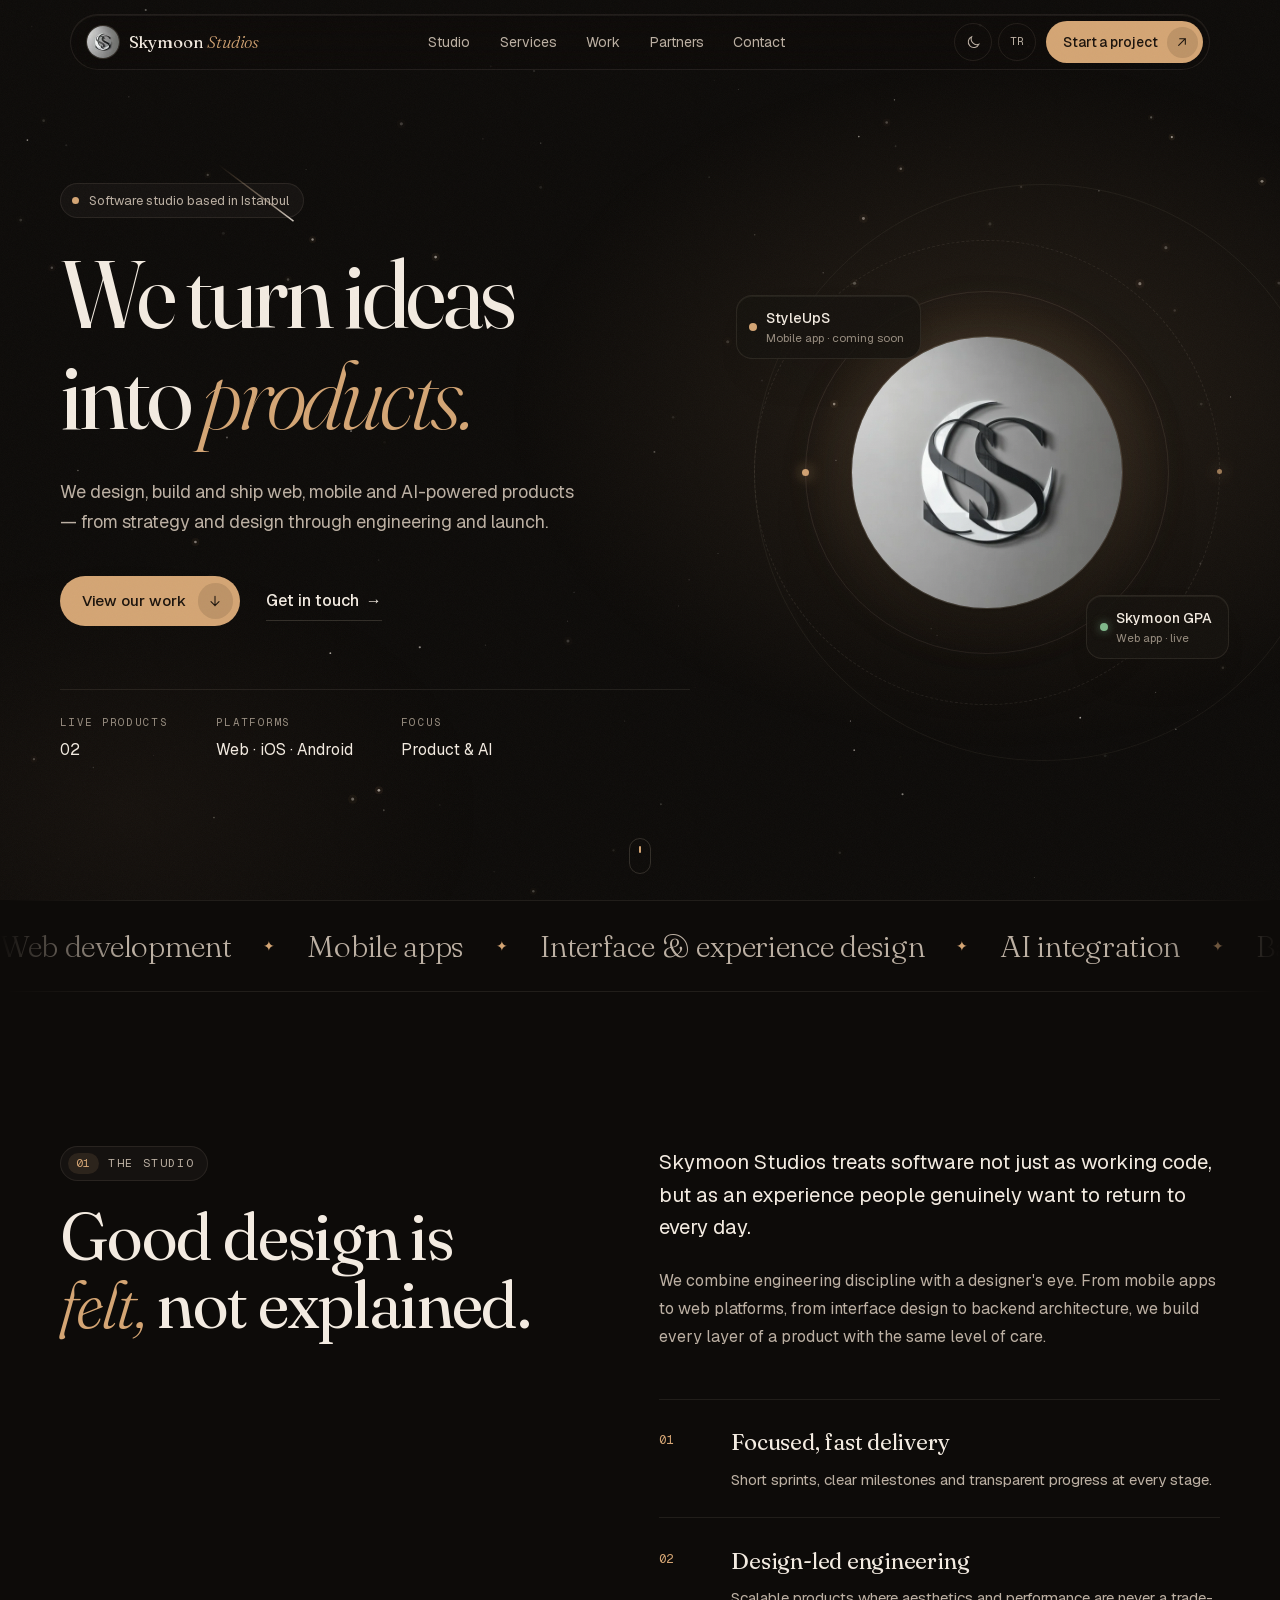
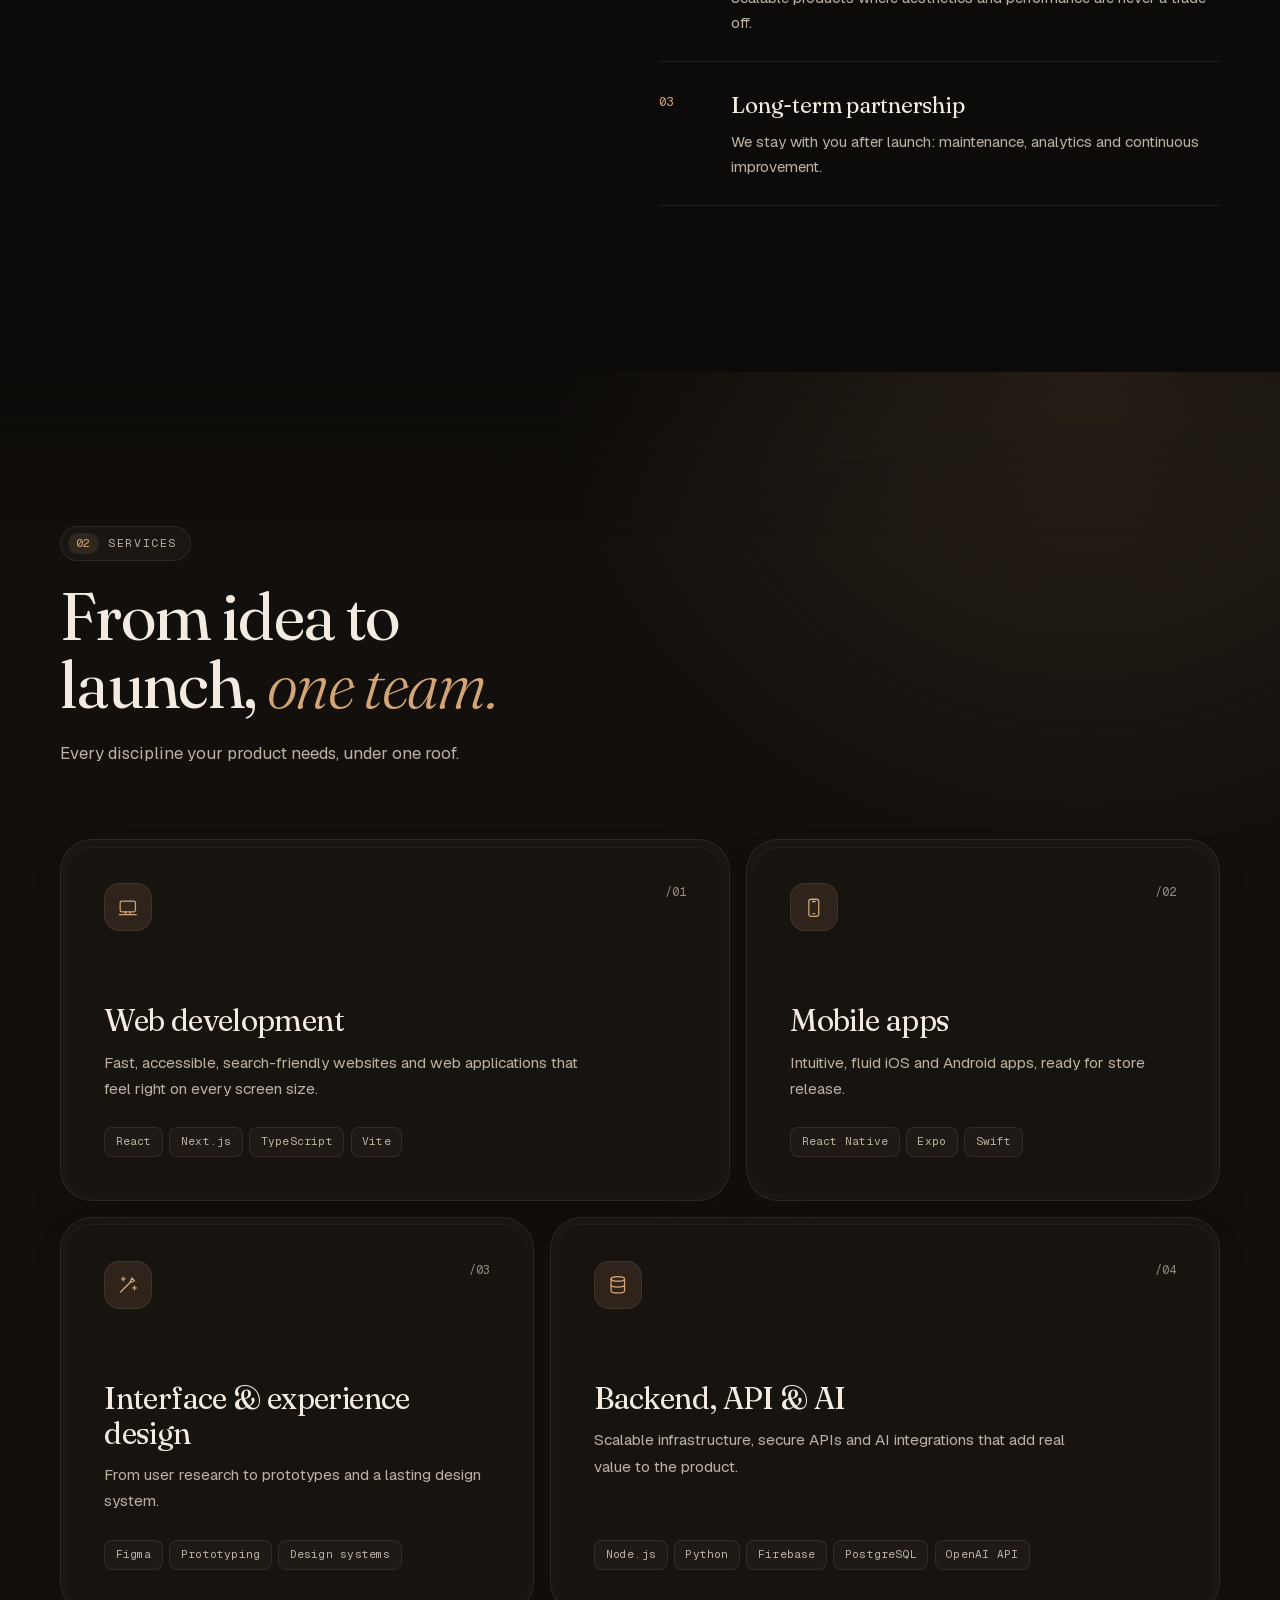
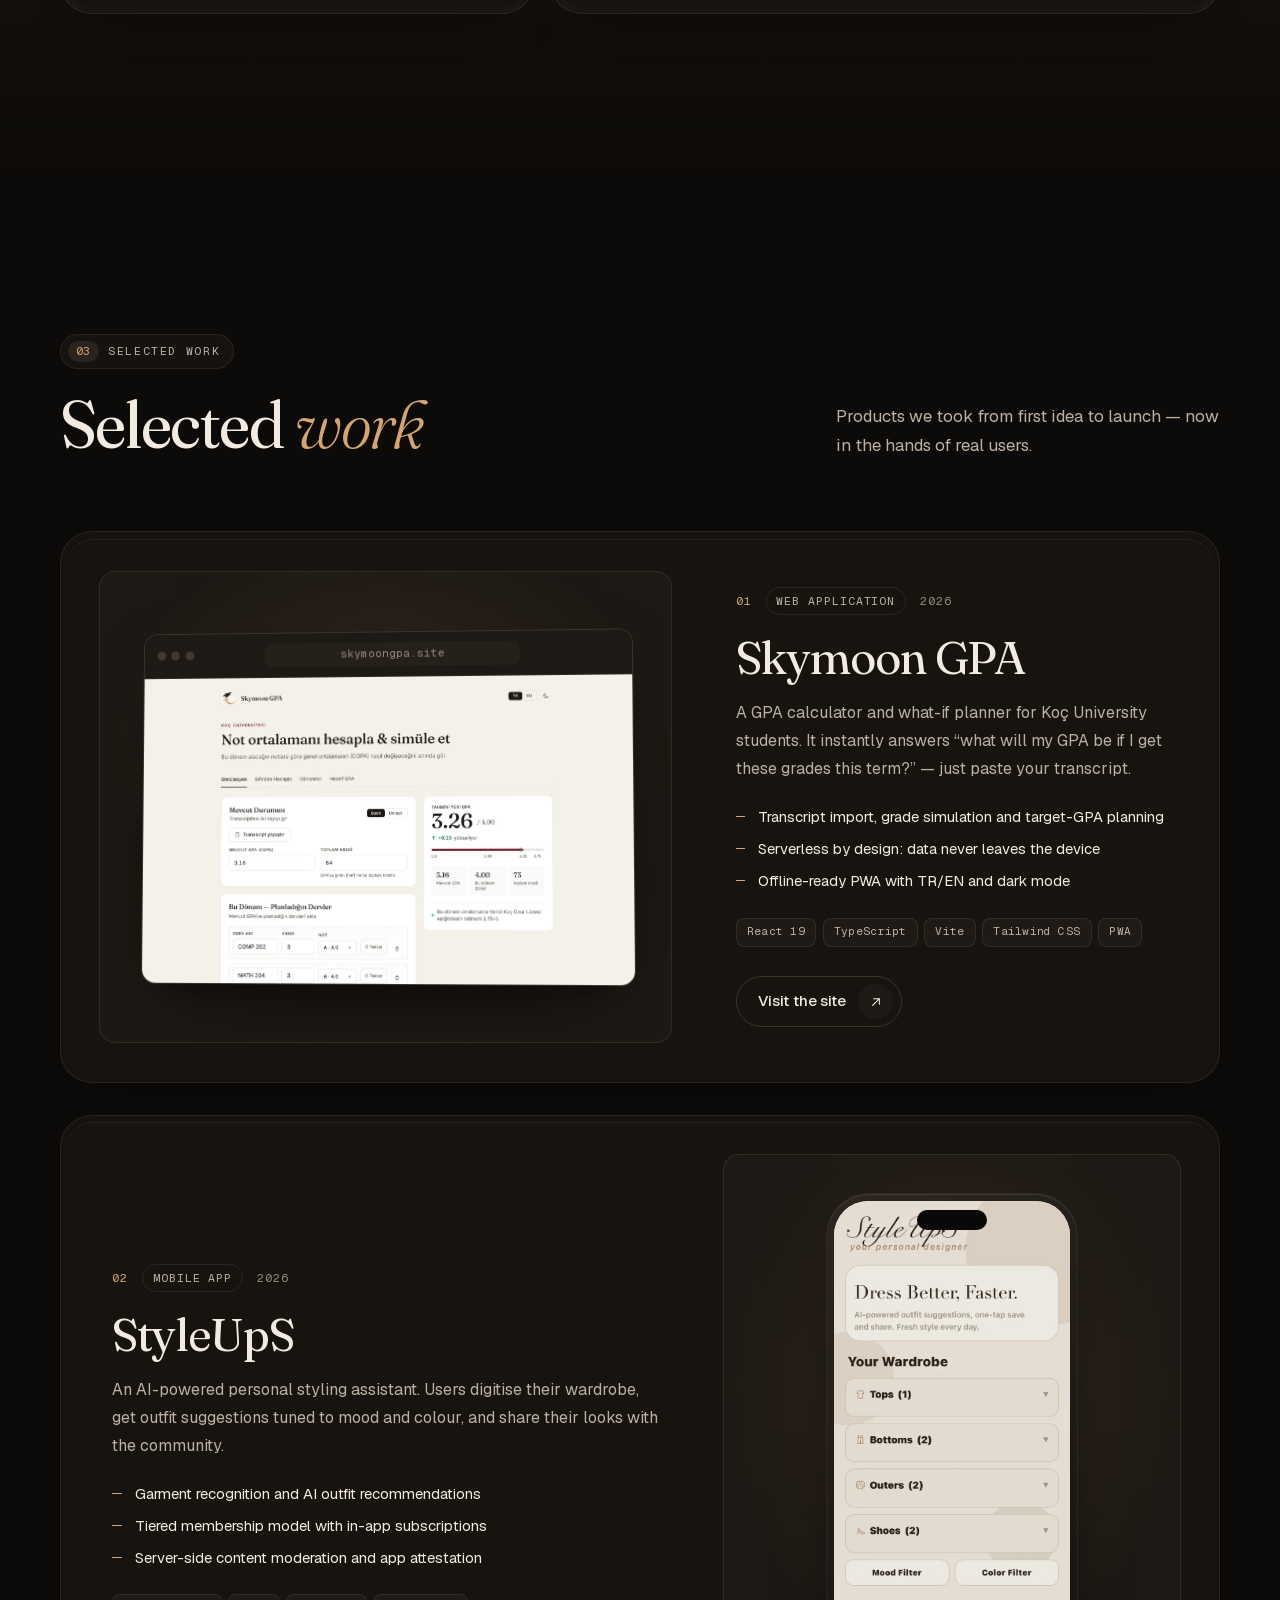
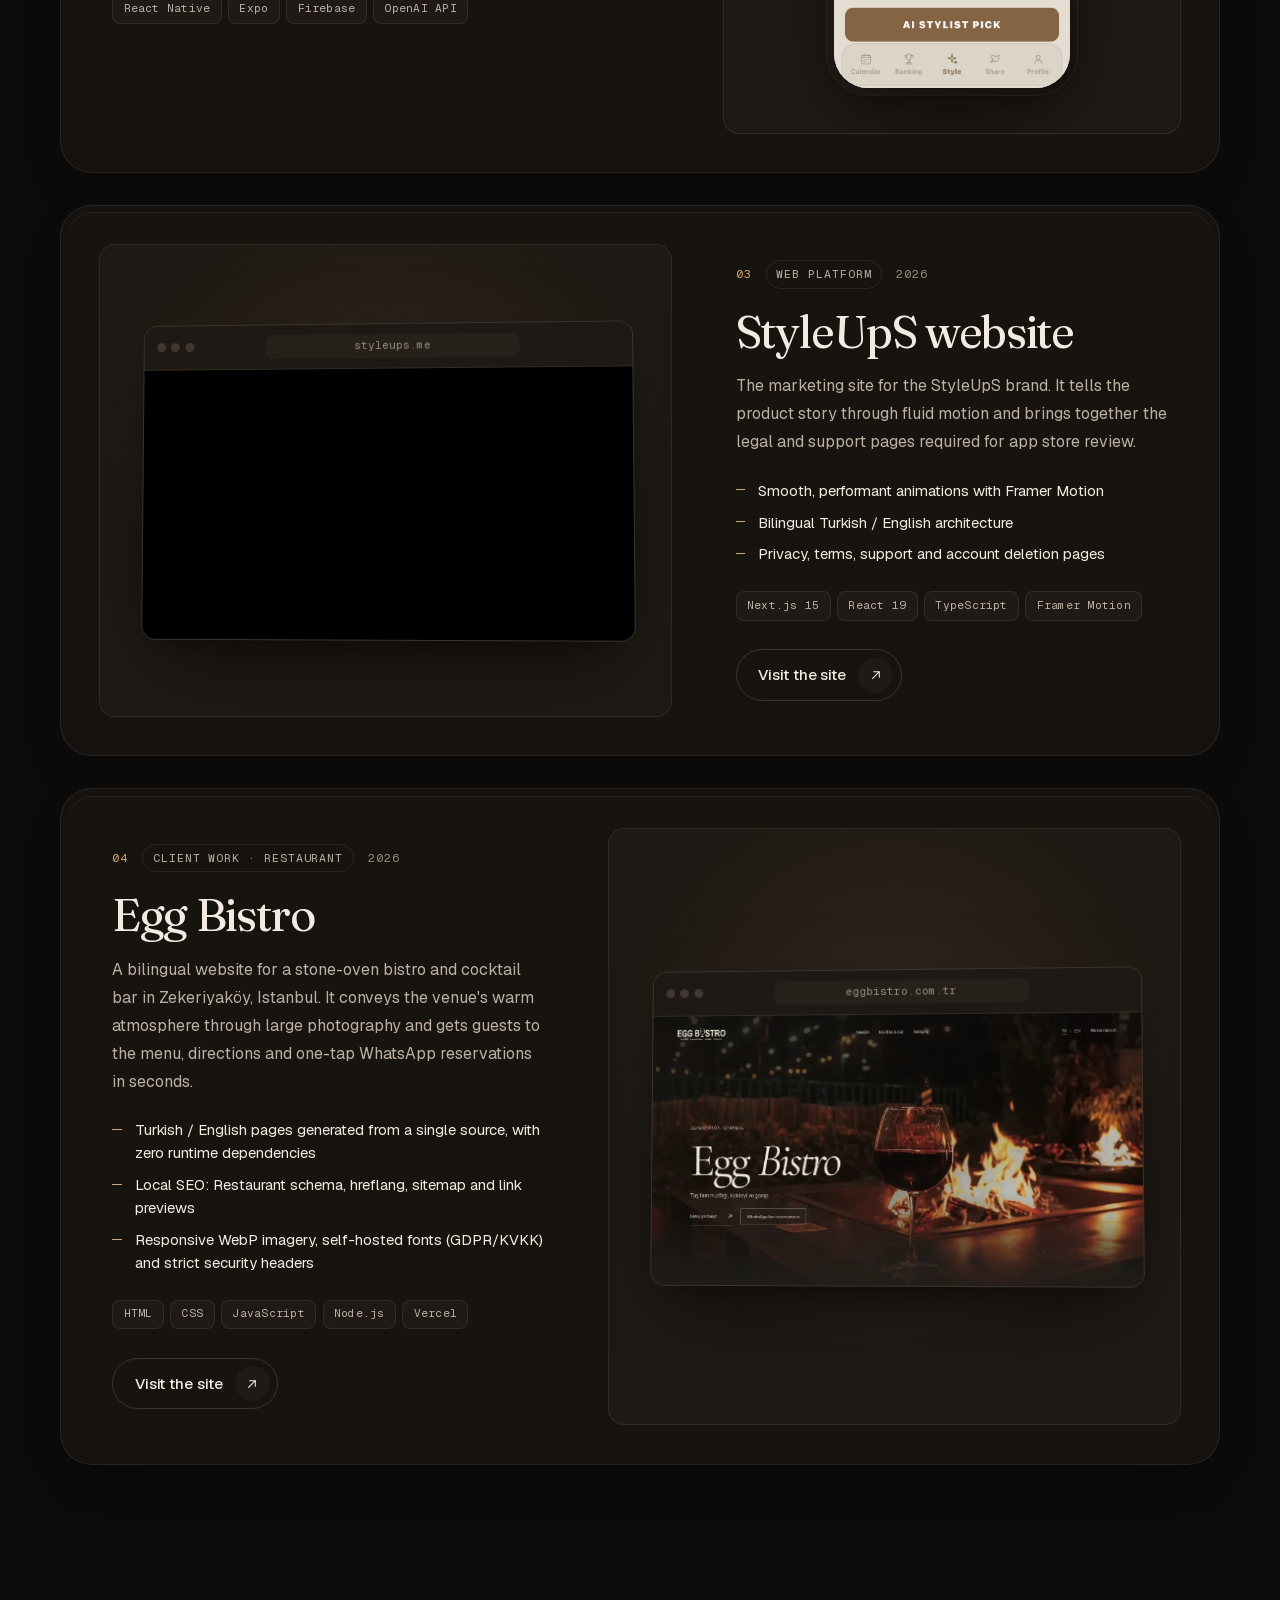
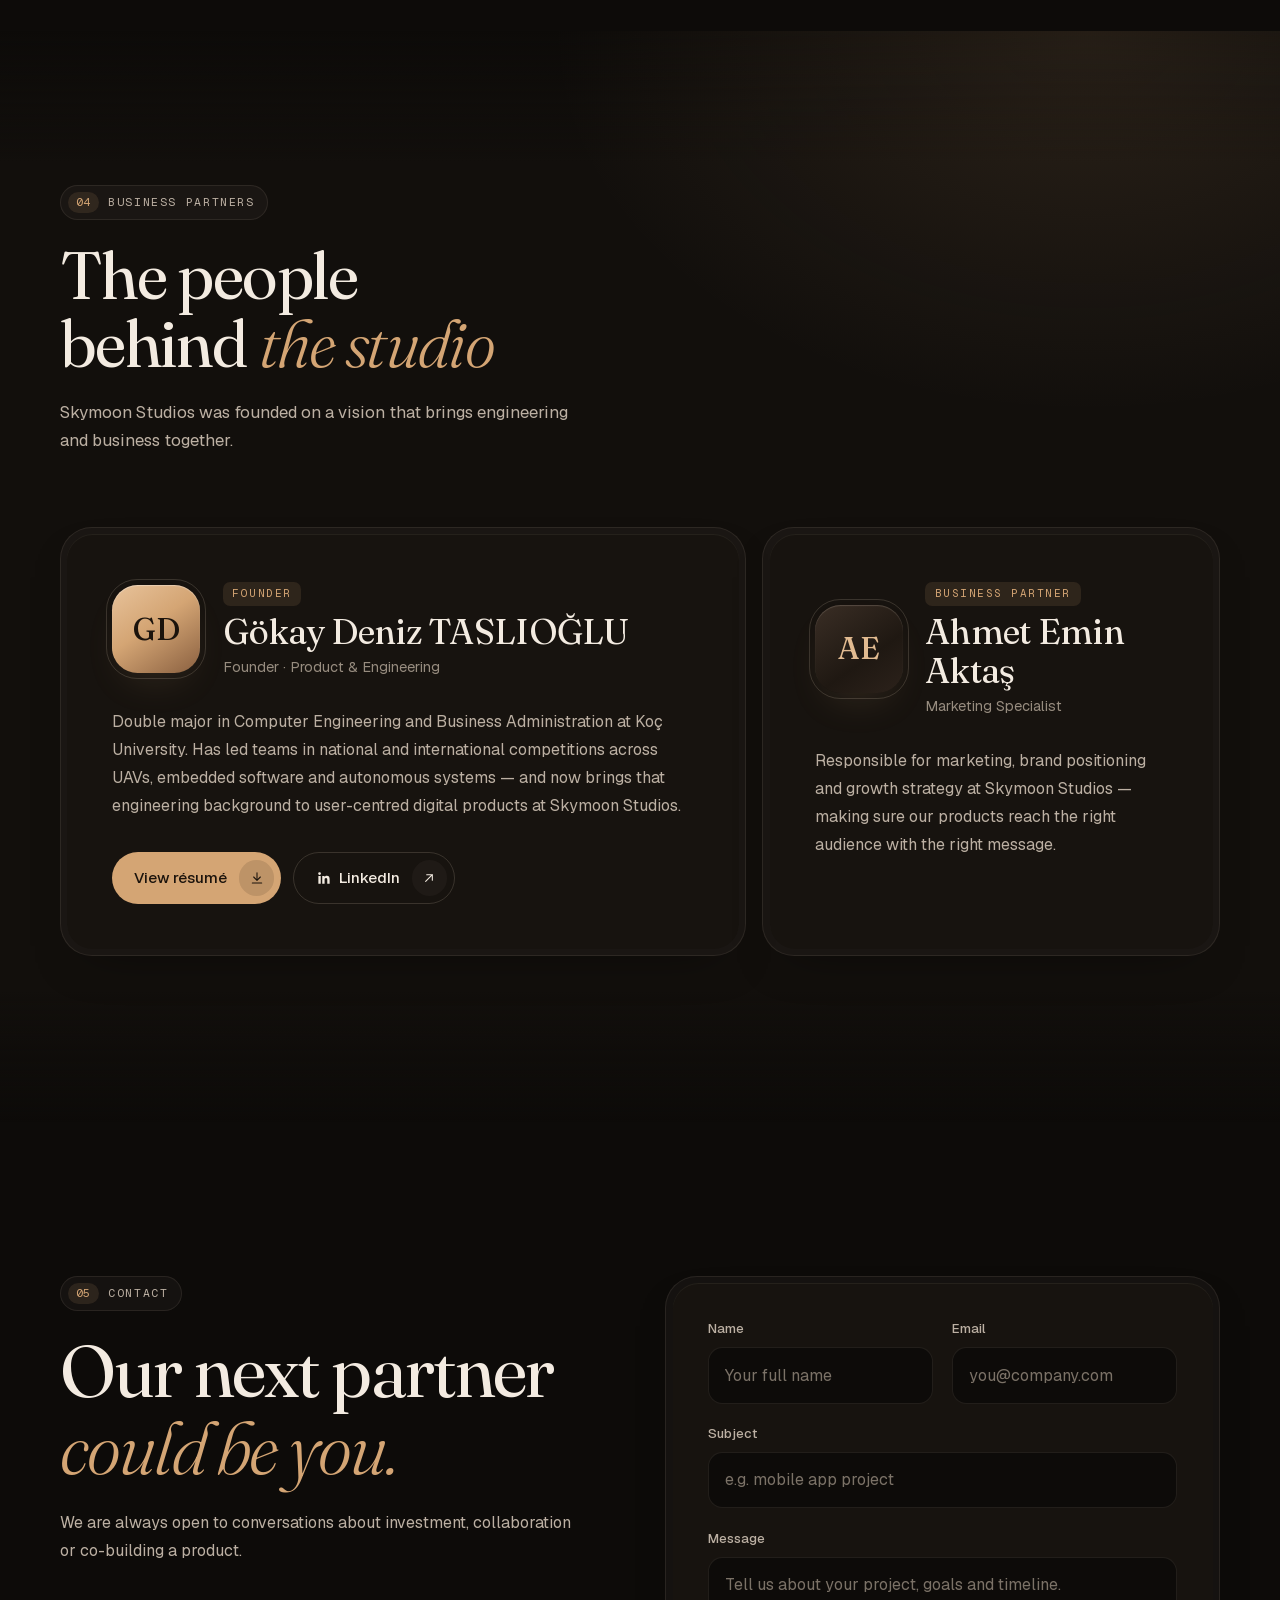
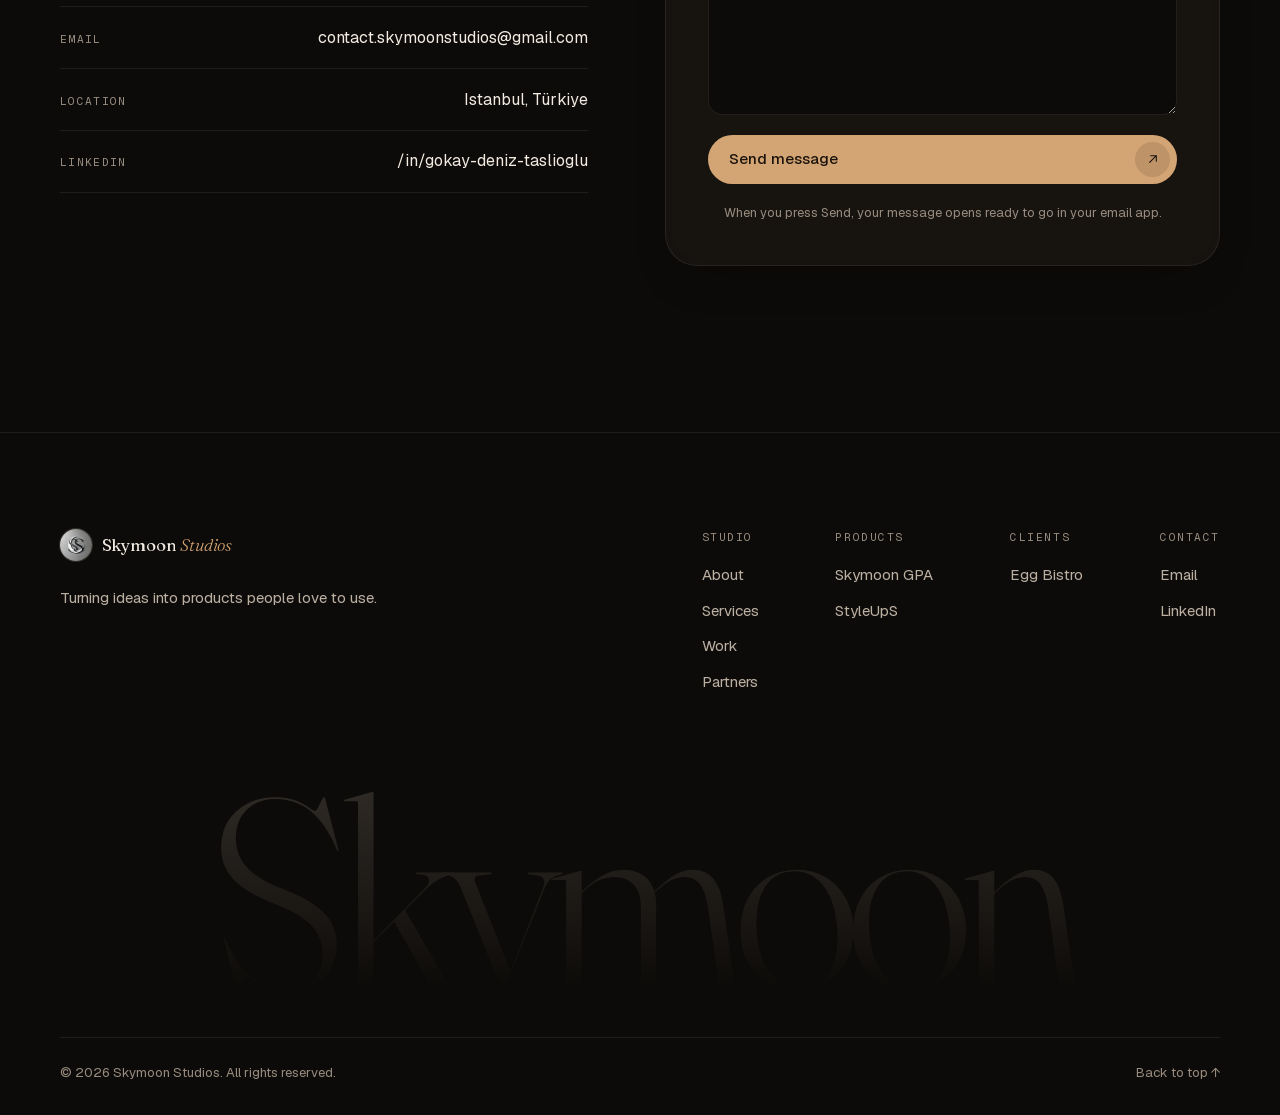
==== commit 6de0ae43: "Egg Bistro: link the live site, show WhatsApp booking Add a Visit the site button and point the foot" ====
--- a/en/index.html
+++ b/en/index.html
@@ -369,20 +369,24 @@
                                 <span class="bb-url">eggbistro.com.tr</span>
                             </div>
                             <div class="browser-body browser-body--scroll browser-body--dark">
-                                <img src="/eggbistro-screen.webp" alt="Egg Bistro home page: the Egg Bistro title over a photo of the fireside garden" loading="lazy" decoding="async" width="1600" height="1000">
+                                <img src="/eggbistro-screen.webp?v=2" alt="Egg Bistro home page: the Egg Bistro title over a photo of the fireside garden" loading="lazy" decoding="async" width="1600" height="1000">
                             </div>
                         </div>
                     </div>
                     <div class="project-info">
                         <div class="p-meta"><span class="p-num">04</span><span class="p-cat">Client work · Restaurant</span><span class="p-year">2026</span></div>
                         <h3 class="p-title">Egg Bistro</h3>
-                        <p class="p-desc">A bilingual website for a stone-oven bistro and cocktail bar in Zekeriyaköy, Istanbul. It conveys the venue's warm atmosphere through large photography and gets guests to the menu, directions and a one-tap reservation call in seconds.</p>
+                        <p class="p-desc">A bilingual website for a stone-oven bistro and cocktail bar in Zekeriyaköy, Istanbul. It conveys the venue's warm atmosphere through large photography and gets guests to the menu, directions and one-tap WhatsApp reservations in seconds.</p>
                         <ul class="p-points">
                             <li>Turkish / English pages generated from a single source, with zero runtime dependencies</li>
                             <li>Local SEO: Restaurant schema, hreflang, sitemap and link previews</li>
                             <li>Responsive WebP imagery, self-hosted fonts (GDPR/KVKK) and strict security headers</li>
                         </ul>
                         <ul class="tags"><li>HTML</li><li>CSS</li><li>JavaScript</li><li>Node.js</li><li>Vercel</li></ul>
+                        <a href="https://www.eggbistro.com.tr" class="btn btn--ghost" target="_blank" rel="noopener">
+                            <span>Visit the site</span>
+                            <span class="btn-ico" aria-hidden="true"><svg viewBox="0 0 24 24"><path d="M7 17 17 7M8.5 7H17v8.5"/></svg></span>
+                        </a>
                     </div>
                 </div>
             </article>
@@ -526,7 +530,7 @@
                     </div>
                     <div class="f-col">
                         <h4>Clients</h4>
-                        <a href="https://www.instagram.com/eggbistroo/" target="_blank" rel="noopener">Egg Bistro</a>
+                        <a href="https://www.eggbistro.com.tr" target="_blank" rel="noopener">Egg Bistro</a>
                     </div>
                     <div class="f-col">
                         <h4>Contact</h4>
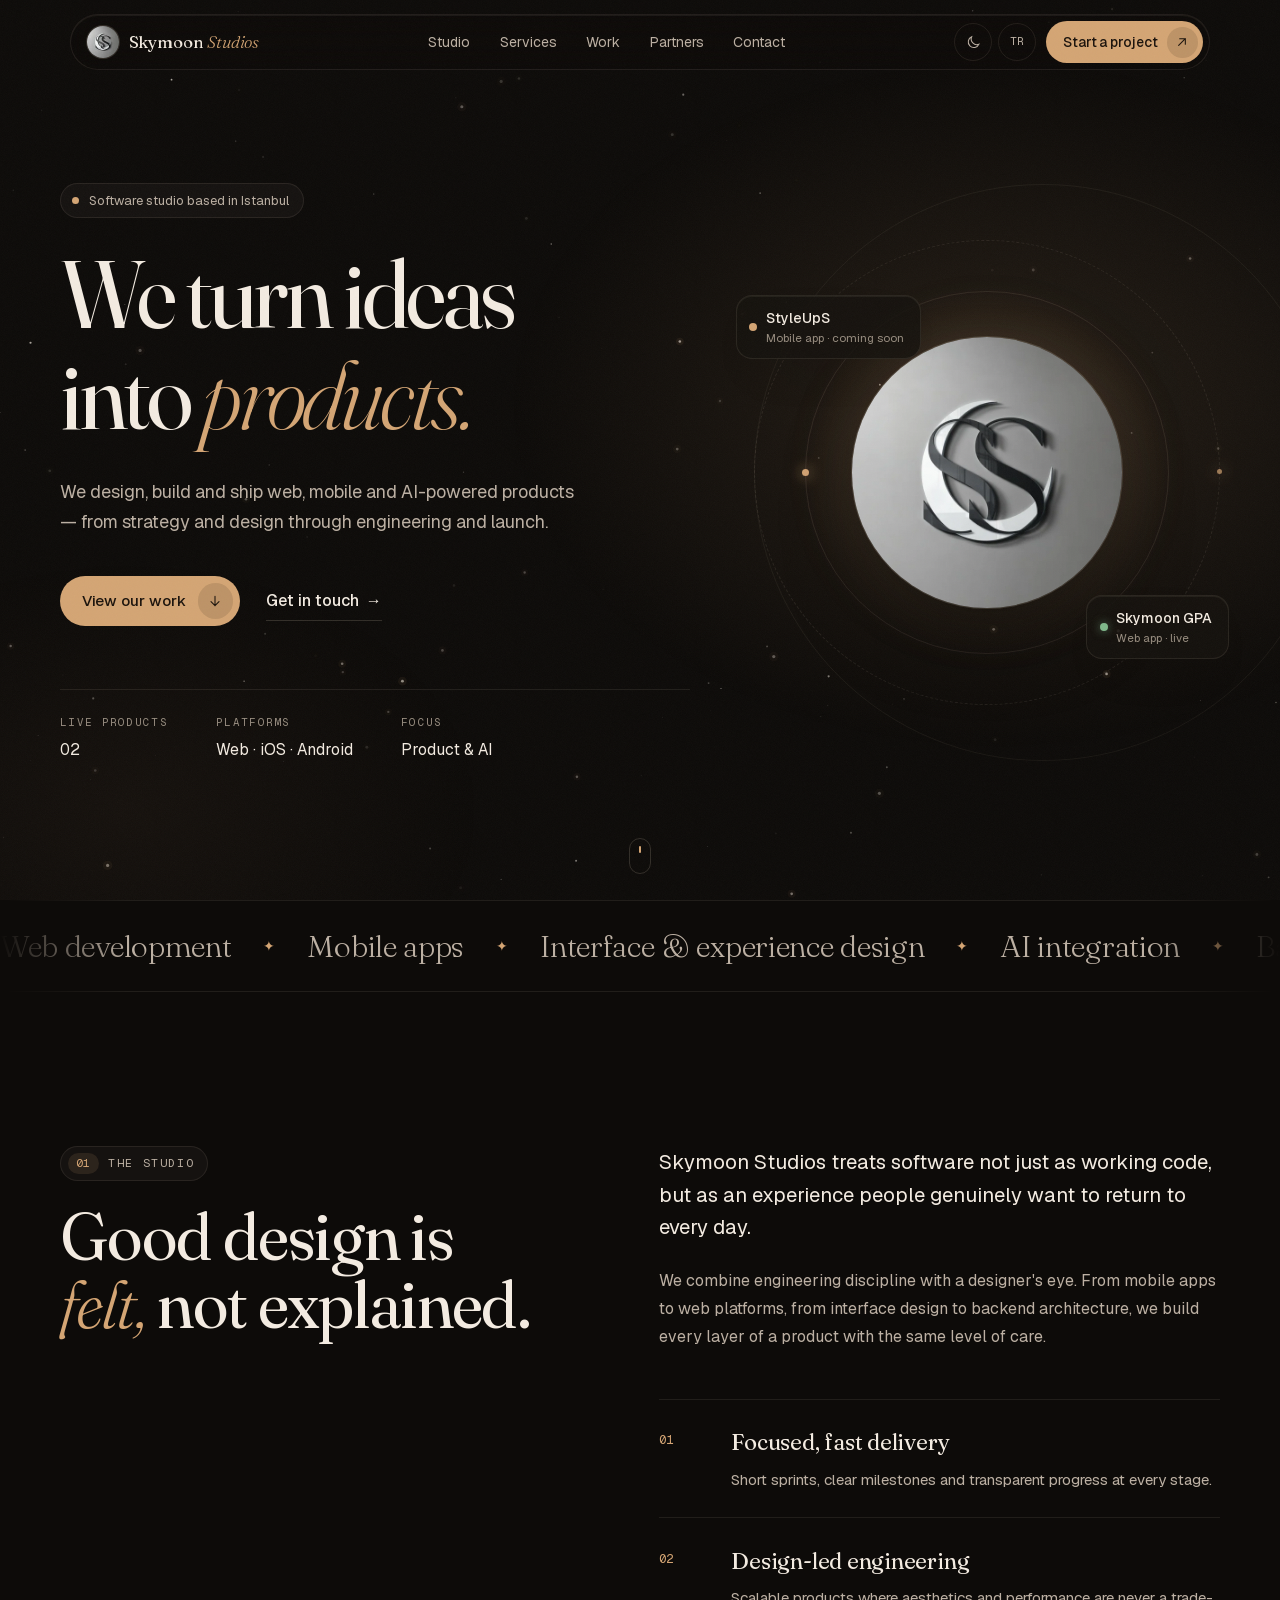
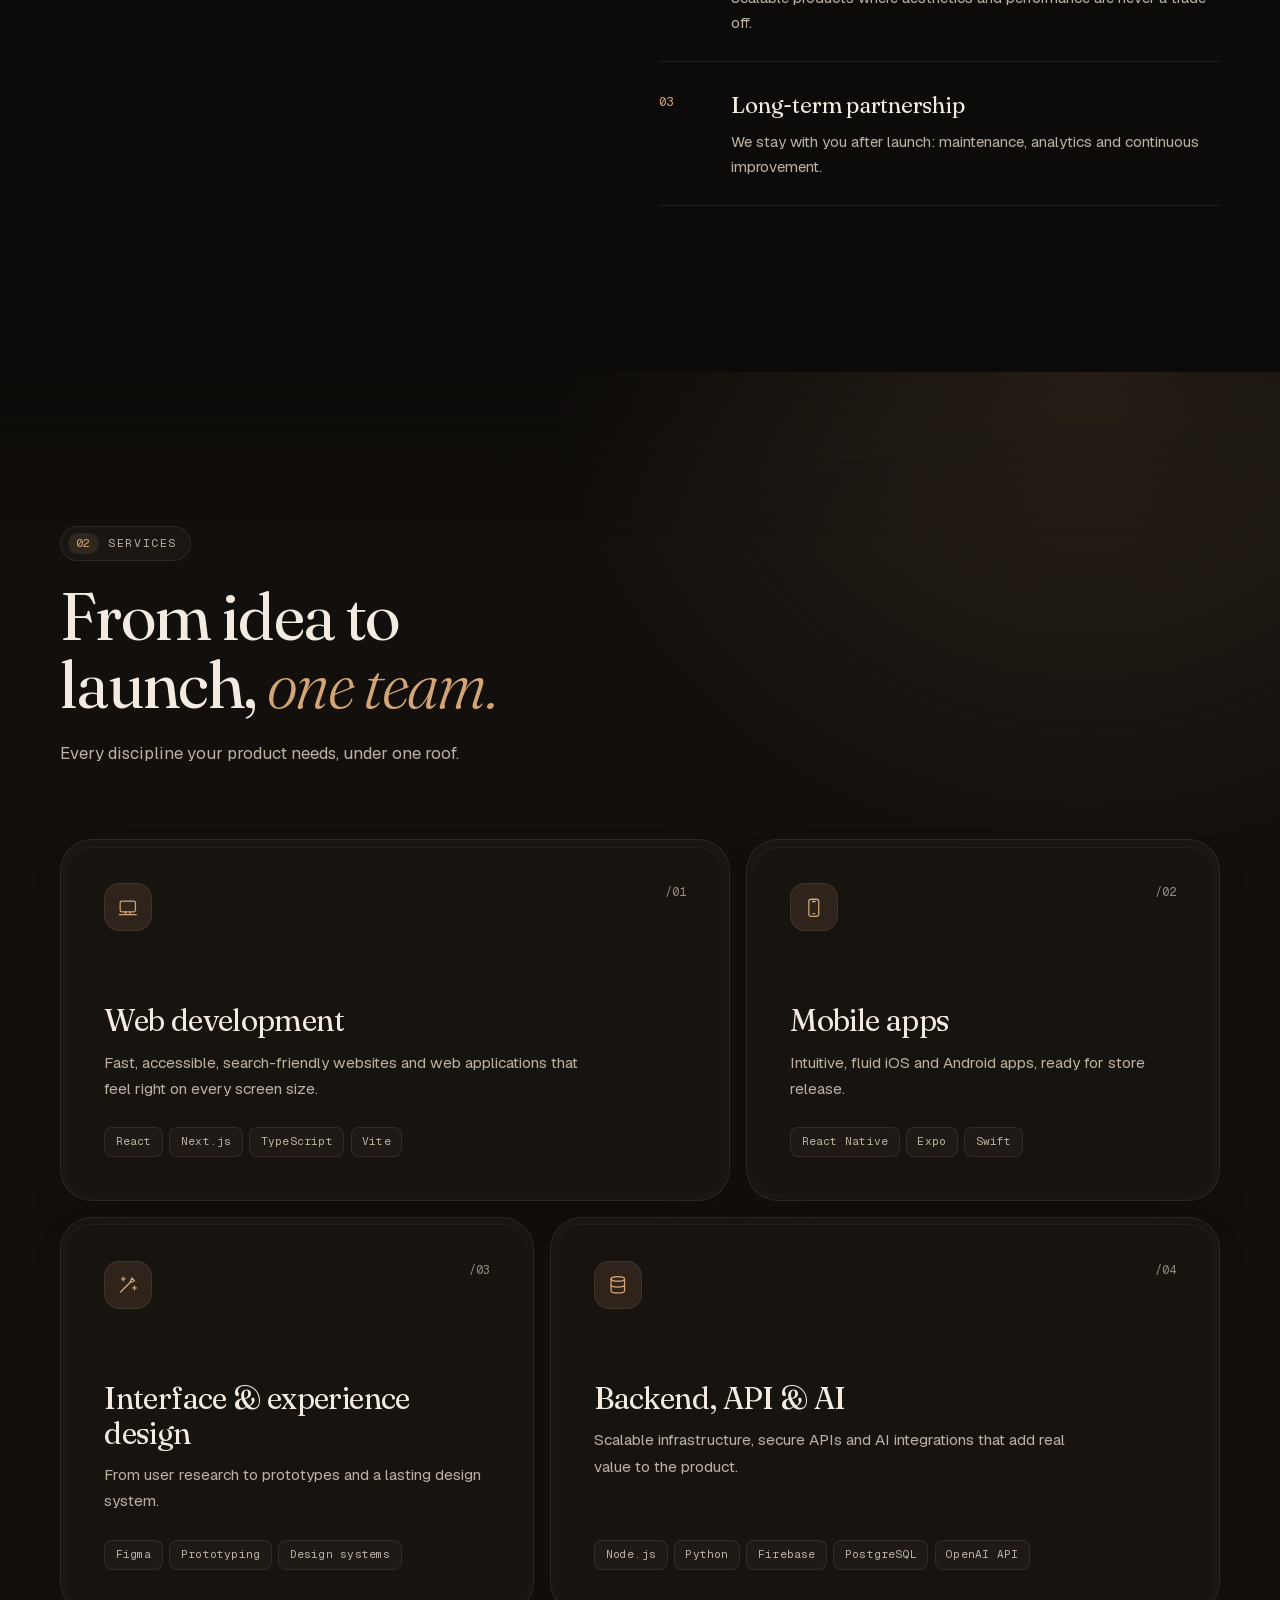
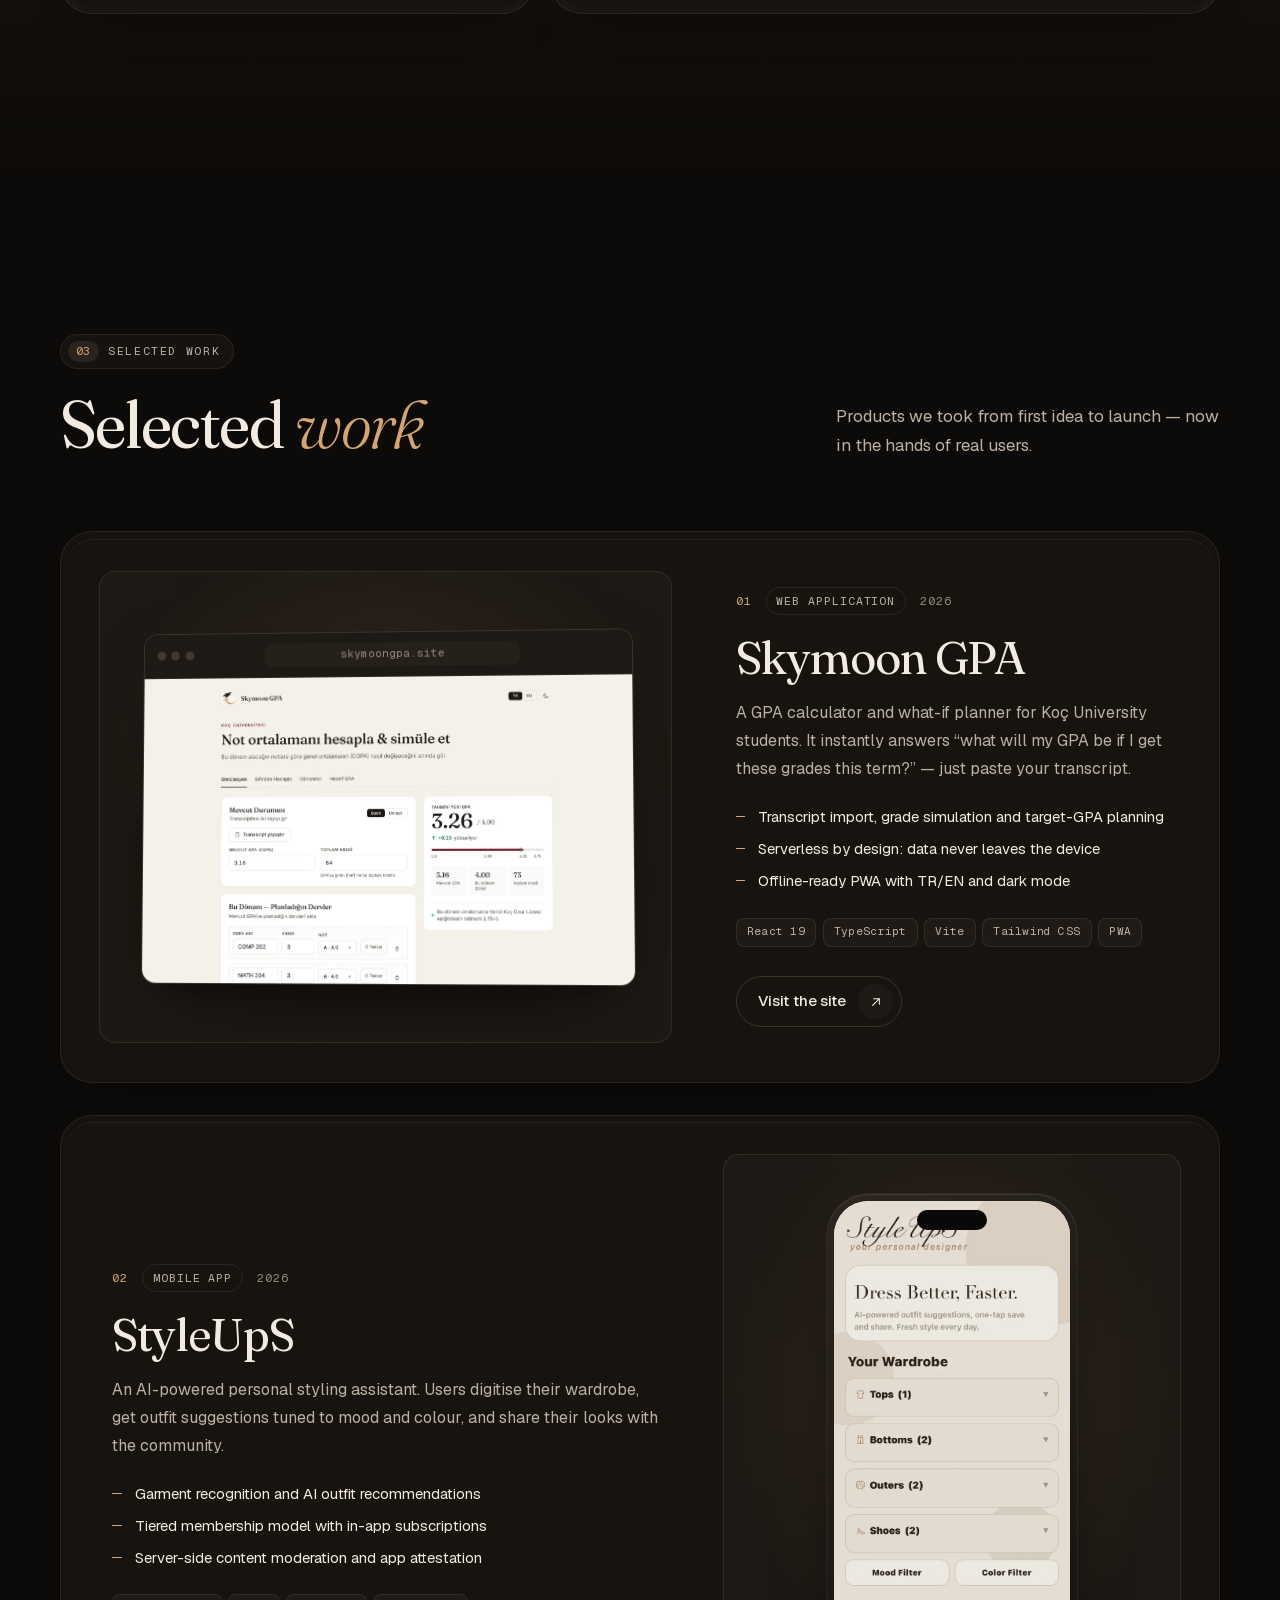
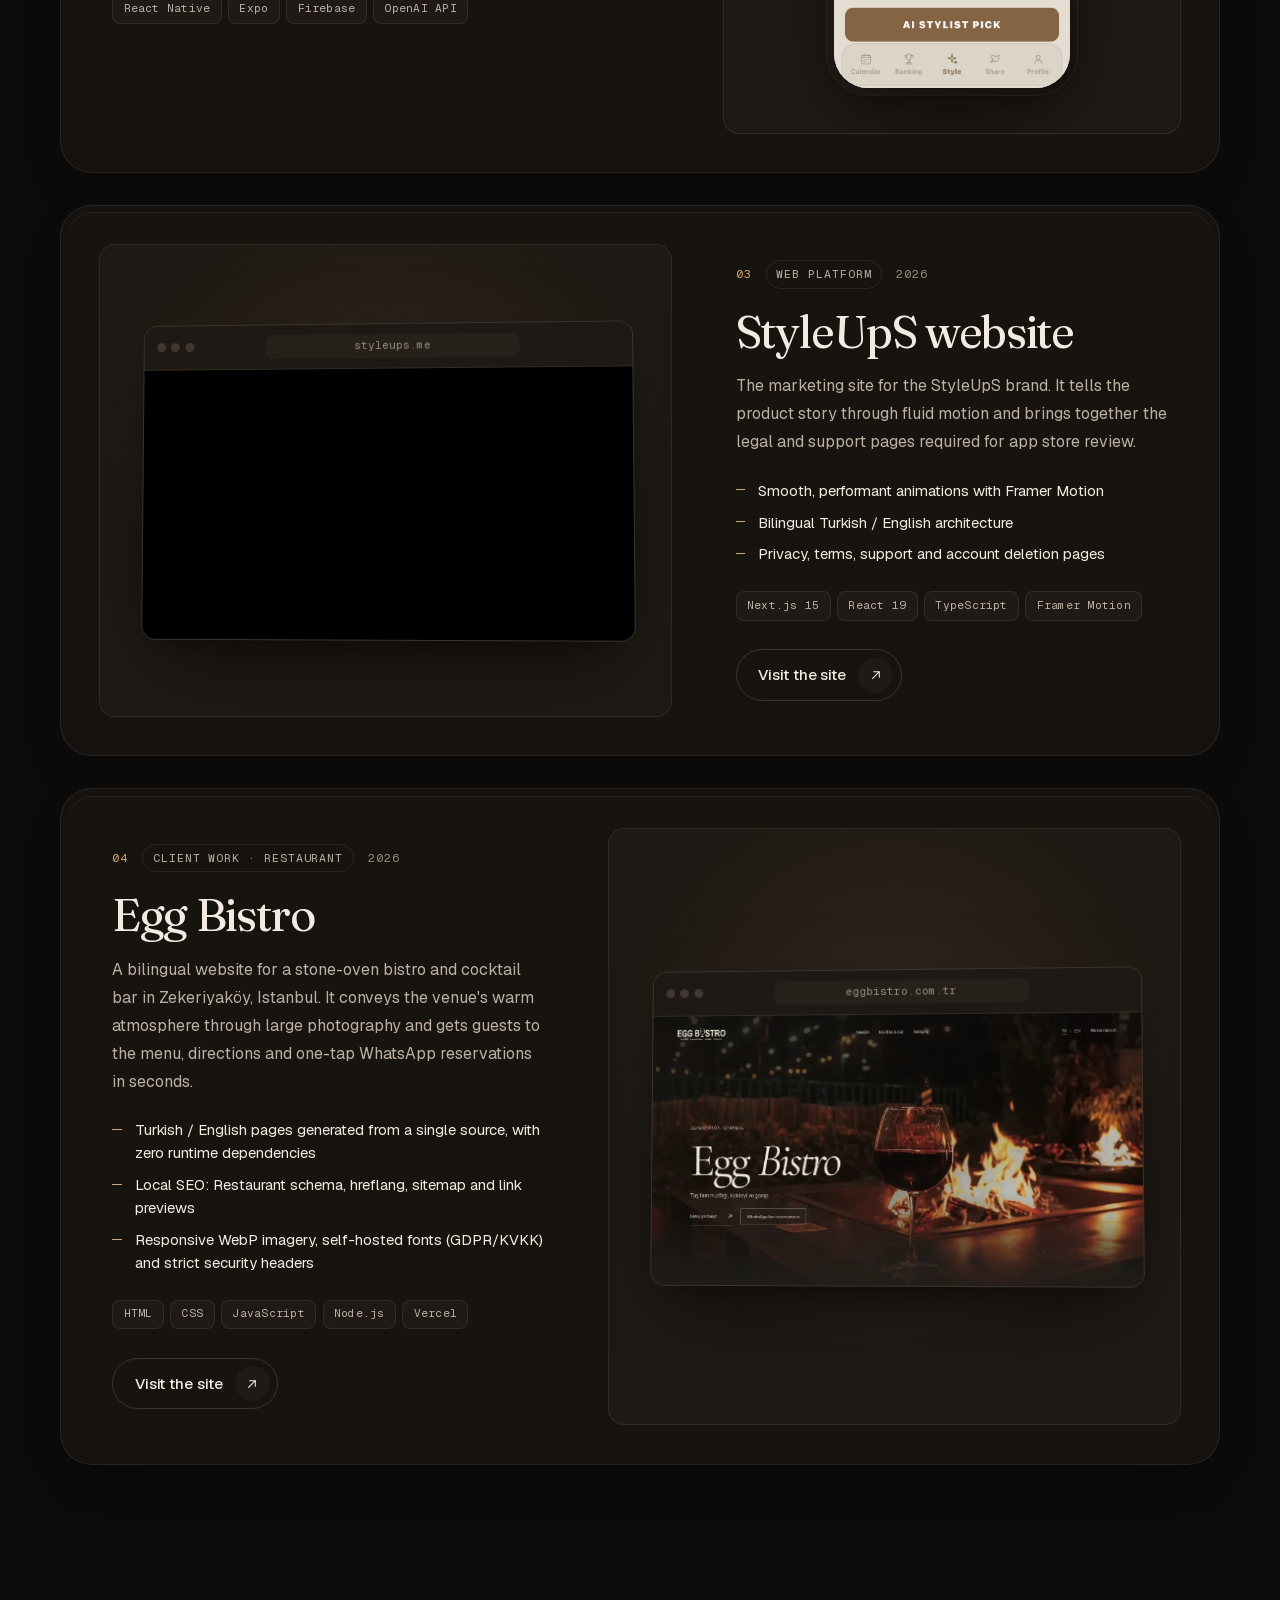
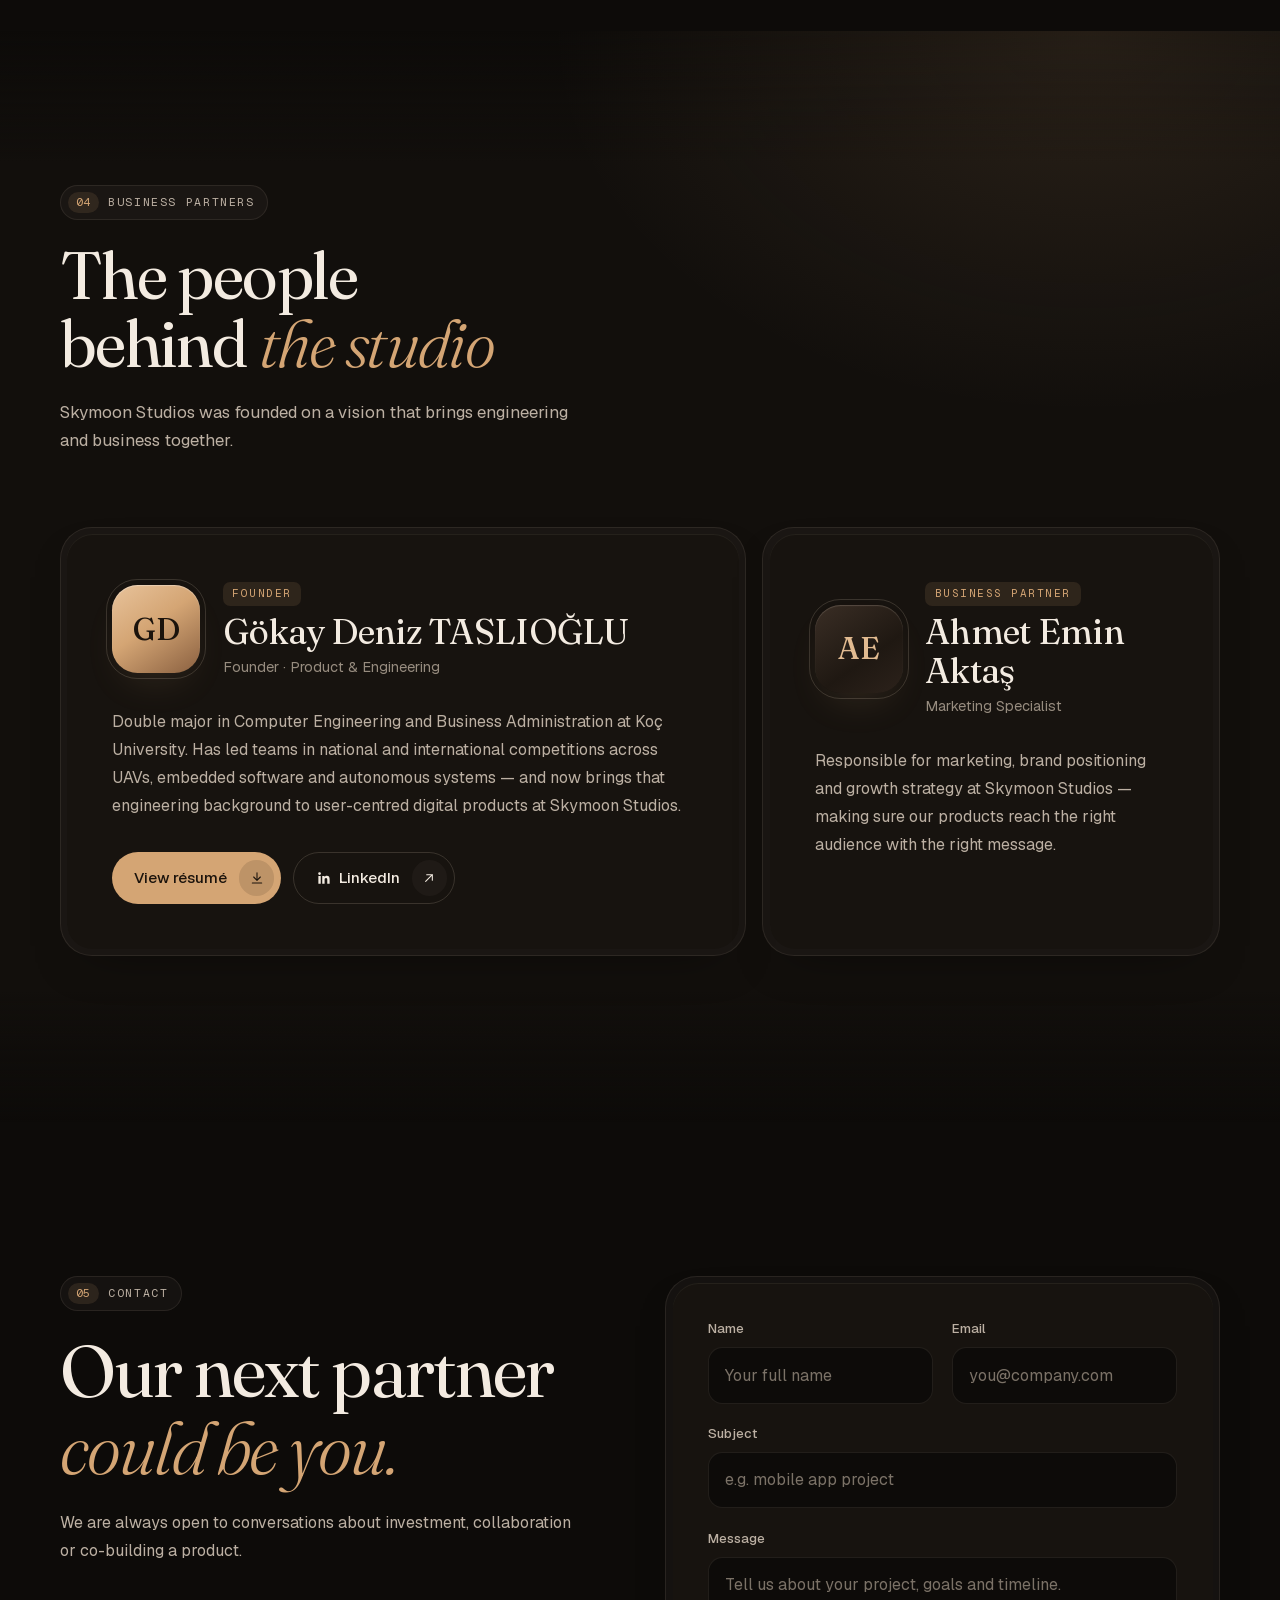
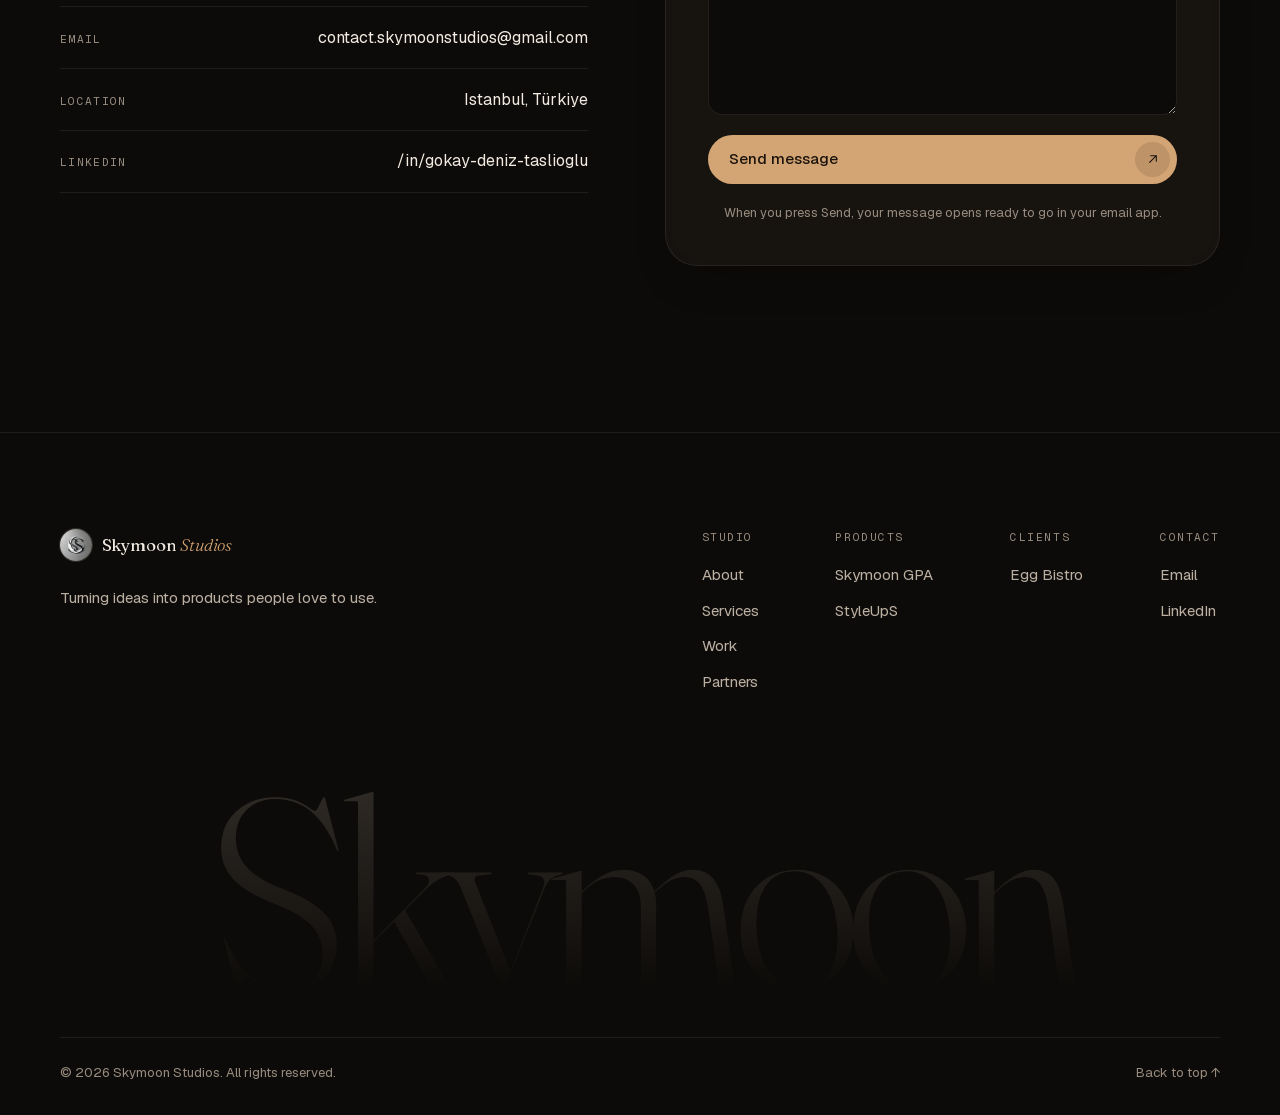
==== commit ea87dc59: "Link StyleUpS at www.styleups.me Co-Authored-By: Claude Opus 5.5 <noreply@anthropic.com>" ====
--- a/en/index.html
+++ b/en/index.html
@@ -350,7 +350,7 @@
                             <li>Privacy, terms, support and account deletion pages</li>
                         </ul>
                         <ul class="tags"><li>Next.js 15</li><li>React 19</li><li>TypeScript</li><li>Framer Motion</li></ul>
-                        <a href="https://styleups.me" class="btn btn--ghost" target="_blank" rel="noopener">
+                        <a href="https://www.styleups.me" class="btn btn--ghost" target="_blank" rel="noopener">
                             <span>Visit the site</span>
                             <span class="btn-ico" aria-hidden="true"><svg viewBox="0 0 24 24"><path d="M7 17 17 7M8.5 7H17v8.5"/></svg></span>
                         </a>
@@ -526,7 +526,7 @@
                     <div class="f-col">
                         <h4>Products</h4>
                         <a href="https://www.skymoongpa.site" target="_blank" rel="noopener">Skymoon GPA</a>
-                        <a href="https://styleups.me" target="_blank" rel="noopener">StyleUpS</a>
+                        <a href="https://www.styleups.me" target="_blank" rel="noopener">StyleUpS</a>
                     </div>
                     <div class="f-col">
                         <h4>Clients</h4>
